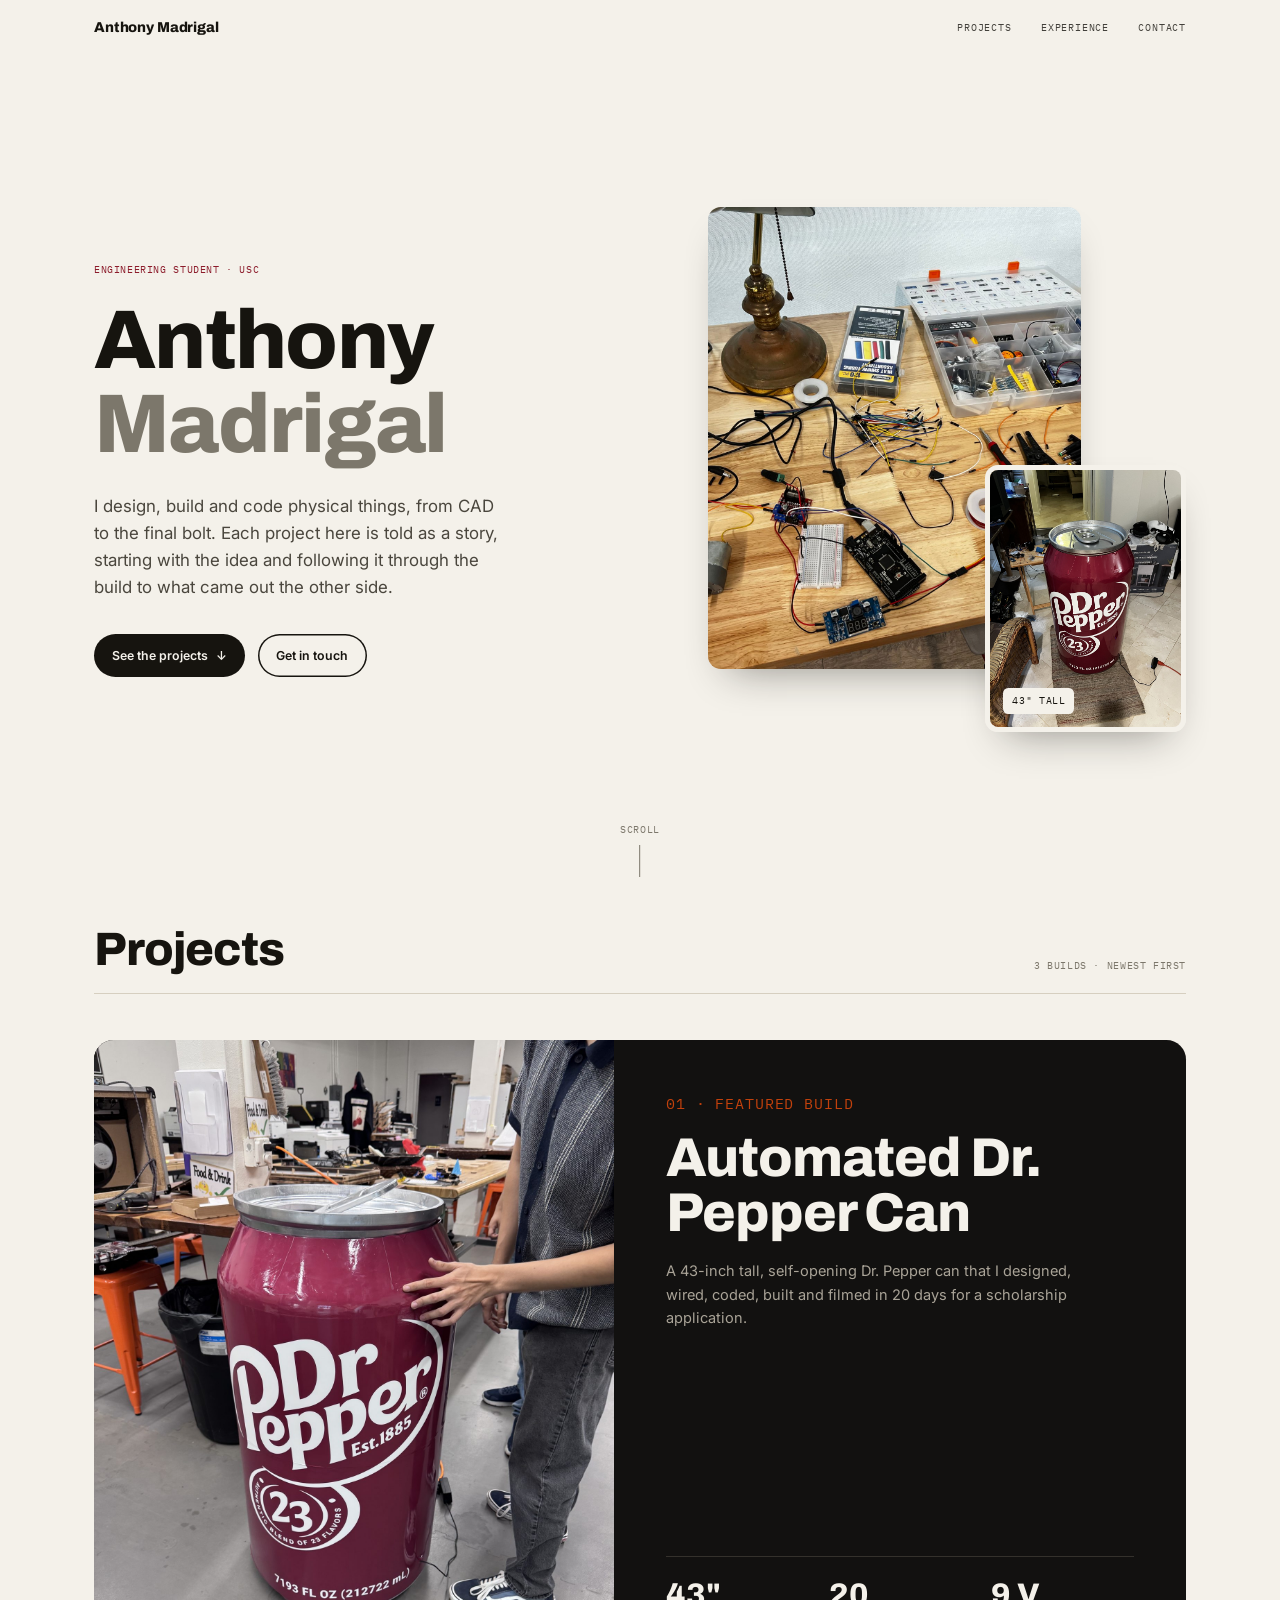
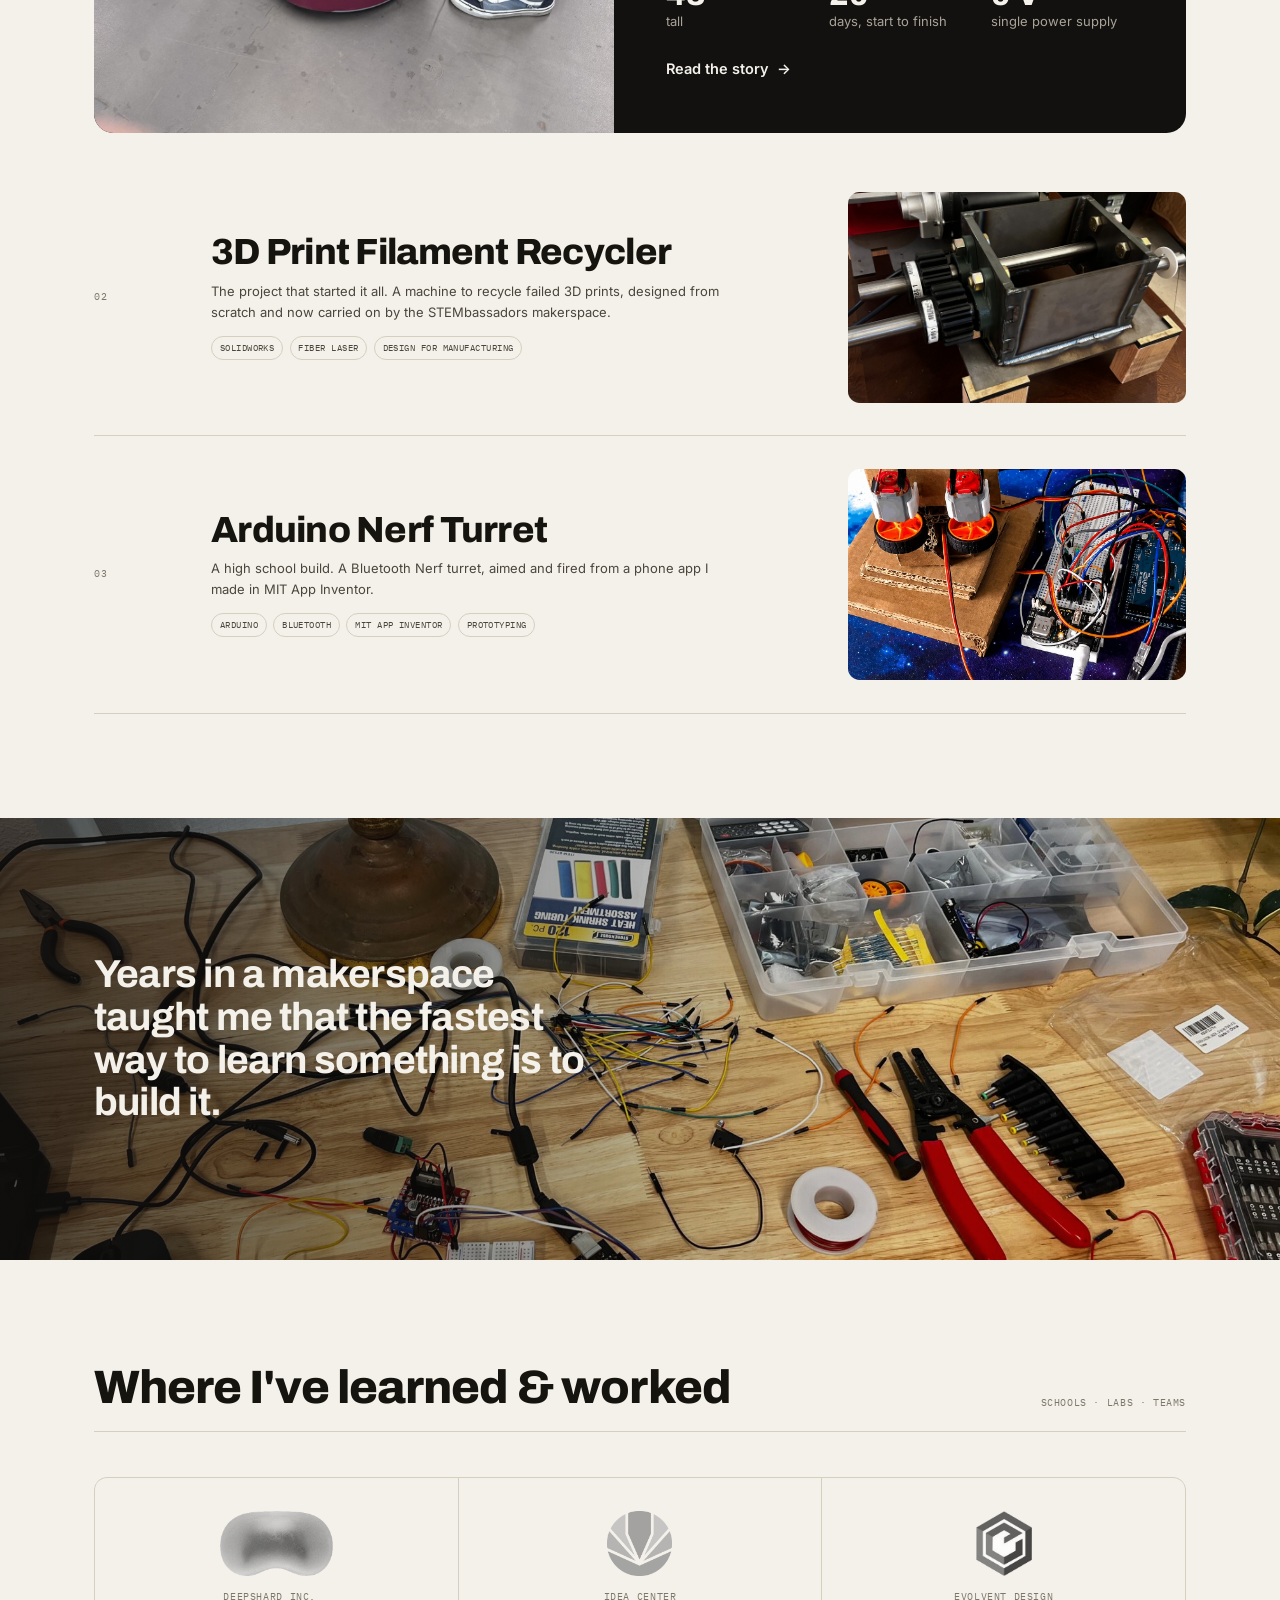
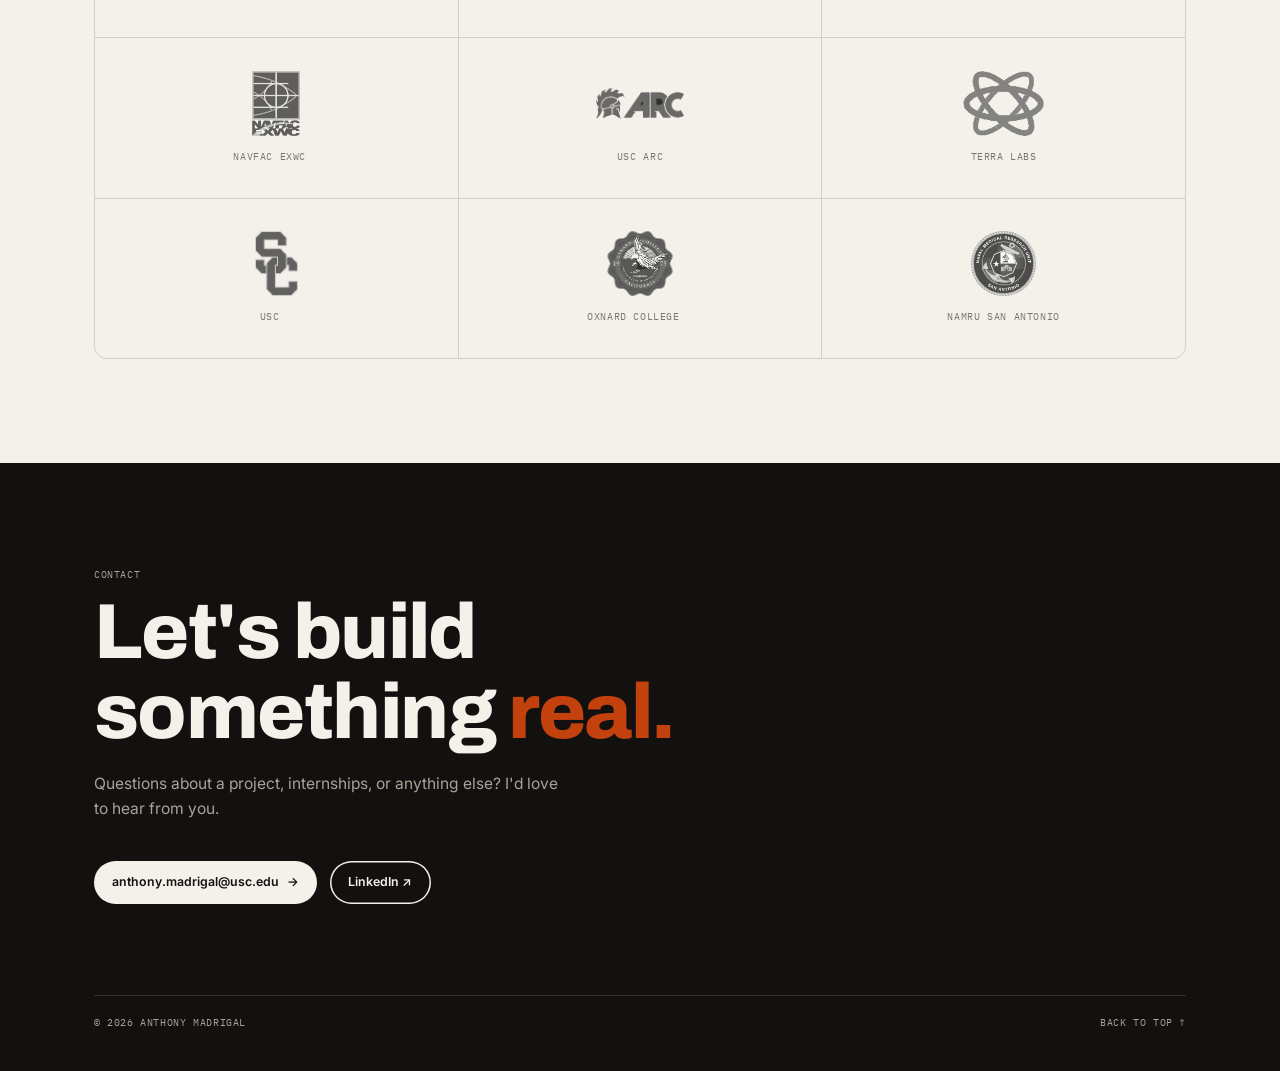
==== index.html @ ae879d81 "Clickable logos, clearer scroll cue and reading progress bar on project pages Co-Authored-By: Claude" ====
<!doctype html>
<html lang="en" class="no-js">
<head>
<meta charset="utf-8">
<meta name="viewport" content="width=device-width, initial-scale=1">
<title>Anthony Madrigal | Engineering Portfolio</title>
<meta name="description" content="Engineering student at USC. Projects in mechanical design, electronics and rapid prototyping.">
<meta property="og:title" content="Anthony Madrigal | Engineering Portfolio">
<meta property="og:description" content="Engineering student at USC. Projects in mechanical design, electronics and rapid prototyping.">
<link rel="icon" href="data:image/svg+xml,%3Csvg xmlns='http://www.w3.org/2000/svg' viewBox='0 0 64 64'%3E%3Crect width='64' height='64' rx='14' fill='%2316140f'/%3E%3Ctext x='32' y='43' font-family='Arial' font-weight='800' font-size='28' text-anchor='middle' fill='%23f4f1ea'%3EAM%3C/text%3E%3C/svg%3E">
<link rel="preconnect" href="https://fonts.googleapis.com">
<link rel="preconnect" href="https://fonts.gstatic.com" crossorigin>
<link href="https://fonts.googleapis.com/css2?family=Archivo:wght@500;700;800&family=IBM+Plex+Mono:wght@400;500&family=Inter:wght@400;500;600&display=swap" rel="stylesheet">
<link rel="stylesheet" href="css/style.css">
</head>
<body id="top">
<header class="site-header">
  <div class="wrap">
    <a class="brand" href="index.html">Anthony Madrigal</a>
    <nav class="nav" aria-label="Main">
      <a href="index.html#projects">Projects</a>
      <a href="index.html#experience">Experience</a>
      <a href="index.html#contact">Contact</a>
    </nav>
  </div>
</header>

<main>
  <section class="home-hero">
    <div class="wrap">
      <div>
        <p class="kicker mono reveal">Engineering student · USC</p>
        <h1 class="reveal">Anthony<span>Madrigal</span></h1>
        <p class="lede reveal">I design, build and code physical things, from CAD to the final bolt. Each project here is told as a story, starting with the idea and following it through the build to what came out the other side.</p>
        <div class="actions reveal">
          <a class="btn" href="#projects">See the projects <span class="arrow">↓</span></a>
          <a class="btn ghost" href="#contact">Get in touch</a>
        </div>
      </div>
      <div class="hero-stack reveal">
        <figure class="a"><img src="images/home/workbench.jpg" alt="Workbench covered in wires, Arduino boards and tools"></figure>
        <figure class="b"><img src="images/can/final.jpg" alt="The finished 43-inch Dr. Pepper can"><span class="tag mono">43" tall</span></figure>
      </div>
    </div>
    <div class="scroll-cue mono">Scroll</div>
  </section>

  <section class="section" id="projects" style="padding-top:2rem">
    <div class="wrap">
      <div class="section-head reveal">
        <h2>Projects</h2>
        <span class="mono">3 builds · newest first</span>
      </div>

      <a class="featured reveal" href="projects/dr-pepper-can.html">
        <div class="media"><img src="images/can/hero.jpg" alt="The finished Dr. Pepper can in the makerspace"></div>
        <div class="body">
          <div>
            <p class="label mono">01 · Featured build</p>
            <h3>Automated Dr. Pepper Can</h3>
            <p>A 43-inch tall, self-opening Dr. Pepper can that I designed, wired, coded, built and filmed in 20 days for a scholarship application.</p>
          </div>
          <div>
            <div class="stats">
              <div><b>43"</b><span>tall</span></div>
              <div><b>20</b><span>days, start to finish</span></div>
              <div><b>9 V</b><span>single power supply</span></div>
            </div>
            <p class="go" style="margin:2rem 0 0;color:var(--on-dark)">Read the story <span class="arrow">→</span></p>
          </div>
        </div>
      </a>

      <div style="margin-top:2rem">
      <a class="project-row reveal" href="projects/filament-recycler.html">
        <span class="num mono">02</span>
        <div>
          <h3>3D Print Filament Recycler</h3>
          <p>The project that started it all. A machine to recycle failed 3D prints, designed from scratch and now carried on by the STEMbassadors makerspace.</p>
          <div class="chip-list"><span class="chip">SolidWorks</span><span class="chip">Fiber laser</span><span class="chip">Design for manufacturing</span></div>
        </div>
        <div class="thumb"><img src="images/recycler/shredder-assembled.jpg" alt="3D Print Filament Recycler" loading="lazy"></div>
      </a>
      <a class="project-row reveal" href="projects/nerf-turret.html">
        <span class="num mono">03</span>
        <div>
          <h3>Arduino Nerf Turret</h3>
          <p>A high school build. A Bluetooth Nerf turret, aimed and fired from a phone app I made in MIT App Inventor.</p>
          <div class="chip-list"><span class="chip">Arduino</span><span class="chip">Bluetooth</span><span class="chip">MIT App Inventor</span><span class="chip">Prototyping</span></div>
        </div>
        <div class="thumb"><img src="images/turret/turret.jpg" alt="Arduino Nerf Turret" loading="lazy"></div>
      </a>
      </div>
    </div>
  </section>

  <section class="band" aria-label="Workbench">
    <img src="images/home/workbench.jpg" alt="" loading="lazy">
    <div class="wrap"><blockquote class="reveal">Years in a makerspace taught me that the fastest way to learn something is to build it.</blockquote></div>
  </section>

  <section class="section" id="experience">
    <div class="wrap">
      <div class="section-head reveal">
        <h2>Where I've learned &amp; worked</h2>
        <span class="mono">Schools · labs · teams</span>
      </div>
      <div class="logos reveal">
        <a class="logo-link" href="https://itsalltruffles.com" target="_blank" rel="noopener" aria-label="Deepshard Inc. website (opens in a new tab)"><figure><img src="images/logos/deepshard.png" alt="" loading="lazy"><figcaption class="mono">Deepshard Inc. <span class="ext" aria-hidden="true">↗</span></figcaption></figure></a>
        <figure><img src="images/logos/idea-center.png" alt="IDEA Center logo" loading="lazy"><figcaption class="mono">IDEA Center</figcaption></figure>
        <figure><img src="images/logos/evolvent-design.png" alt="Evolvent Design logo" loading="lazy"><figcaption class="mono">Evolvent Design</figcaption></figure>
        <a class="logo-link" href="https://www.navfac.navy.mil" target="_blank" rel="noopener" aria-label="NAVFAC EXWC website (opens in a new tab)"><figure><img src="images/logos/navfac-exwc.png" alt="" loading="lazy"><figcaption class="mono">NAVFAC EXWC <span class="ext" aria-hidden="true">↗</span></figcaption></figure></a>
        <figure><img src="images/logos/usc-arc.png" alt="USC ARC logo" loading="lazy"><figcaption class="mono">USC ARC</figcaption></figure>
        <figure><img src="images/logos/terra-labs.png" alt="Terra Labs logo" loading="lazy"><figcaption class="mono">Terra Labs</figcaption></figure>
        <a class="logo-link" href="https://www.usc.edu" target="_blank" rel="noopener" aria-label="USC website (opens in a new tab)"><figure><img src="images/logos/usc.png" alt="" loading="lazy"><figcaption class="mono">USC <span class="ext" aria-hidden="true">↗</span></figcaption></figure></a>
        <a class="logo-link" href="https://www.oxnardcollege.edu" target="_blank" rel="noopener" aria-label="Oxnard College website (opens in a new tab)"><figure><img src="images/logos/oxnard-college.png" alt="" loading="lazy"><figcaption class="mono">Oxnard College <span class="ext" aria-hidden="true">↗</span></figcaption></figure></a>
        <figure><img src="images/logos/namru-sa.png" alt="NAMRU San Antonio logo" loading="lazy"><figcaption class="mono">NAMRU San Antonio</figcaption></figure>
      </div>
    </div>
  </section>
</main>
<footer class="contact" id="contact">
  <div class="wrap">
    <p class="mono" style="color:var(--on-dark-2)">Contact</p>
    <h2 class="reveal">Let's build<br>something <em>real.</em></h2>
    <p class="lede reveal">Questions about a project, internships, or anything else? I'd love to hear from you.</p>
    <div class="links reveal">
      <a class="btn" href="mailto:anthony.madrigal@usc.edu">anthony.madrigal@usc.edu <span class="arrow">→</span></a>
      <a class="btn ghost" href="https://www.linkedin.com/in/madrigalanthony" target="_blank" rel="noopener">LinkedIn ↗</a>
    </div>
    <div class="foot mono">
      <span>© <span id="yr">2026</span> Anthony Madrigal</span>
      <a href="#top" style="text-decoration:none">Back to top ↑</a>
    </div>
  </div>
</footer>
<script>document.getElementById('yr').textContent = new Date().getFullYear();</script>
<script src="js/main.js"></script>
</body>
</html>
---- css/style.css ----
/* ==========================================================================
   Anthony Madrigal — portfolio
   Scaling: on screens wider than 900px the whole layout is sized in rem,
   and the root font-size is tied to the window width. A laptop therefore
   shows the same layout as a 27" monitor, just proportionally smaller.
   Phones get a stacked single-column layout instead.
   ========================================================================== */

:root {
  --paper: #f4f1ea;
  --paper-2: #ebe6db;
  --ink: #16140f;
  --ink-2: #4a463d;
  --ink-3: #7c776b;
  --line: #d6cfc0;
  --accent: #8c1c2b;      /* Dr Pepper maroon */
  --accent-2: #c2410c;    /* workshop orange */
  --dark: #121110;
  --dark-2: #1d1b18;
  --on-dark: #f4f1ea;
  --on-dark-2: #a9a397;

  --font-display: "Archivo", "Helvetica Neue", Arial, sans-serif;
  --font-body: "Inter", "Helvetica Neue", Arial, sans-serif;
  --font-mono: "IBM Plex Mono", ui-monospace, Menlo, monospace;

  --wrap: 92rem;
  --gutter: 4rem;
}

/* --- Proportional scaling ------------------------------------------------ */
/* 1920px wide -> 17.5px base; 1440px -> 14px; 2560px -> 23px. */
html { font-size: clamp(13px, calc(100vw / 110), 26px); }
@media (max-width: 900px) {
  html { font-size: 16px; }
  :root { --gutter: 1.25rem; }
}

*, *::before, *::after { box-sizing: border-box; }
html { scroll-behavior: smooth; -webkit-text-size-adjust: 100%; }
@media (prefers-reduced-motion: reduce) { html { scroll-behavior: auto; } }

body {
  margin: 0;
  background: var(--paper);
  color: var(--ink);
  font-family: var(--font-body);
  font-size: 1rem;
  line-height: 1.6;
  -webkit-font-smoothing: antialiased;
  overflow-x: hidden;
}
img { display: block; max-width: 100%; height: auto; }
a { color: inherit; }
h1, h2, h3 { font-family: var(--font-display); line-height: 1.02; margin: 0; letter-spacing: -0.02em; }
p { margin: 0 0 1em; }

.wrap { width: 100%; max-width: var(--wrap); margin: 0 auto; padding: 0 var(--gutter); }
.mono { font-family: var(--font-mono); font-size: 0.78rem; letter-spacing: 0.06em; text-transform: uppercase; }
.sr-only { position: absolute; width: 1px; height: 1px; overflow: hidden; clip: rect(0 0 0 0); }

/* --- Header ------------------------------------------------------------- */
.site-header {
  position: fixed; inset: 0 0 auto 0; z-index: 50;
  transition: background .3s, border-color .3s, color .3s;
  border-bottom: 1px solid transparent;
  color: var(--ink);
}
.site-header.on-dark { color: var(--on-dark); }
.site-header.scrolled {
  background: color-mix(in srgb, var(--paper) 88%, transparent);
  backdrop-filter: blur(10px); -webkit-backdrop-filter: blur(10px);
  border-color: var(--line); color: var(--ink);
}
.site-header .wrap { display: flex; align-items: center; justify-content: space-between; height: 4.25rem; }
.brand { font-family: var(--font-display); font-weight: 800; font-size: 1.1rem; text-decoration: none; letter-spacing: -0.01em; }
.nav { display: flex; gap: 2.25rem; }
.nav a { text-decoration: none; font-family: var(--font-mono); font-size: 0.78rem; letter-spacing: 0.08em; text-transform: uppercase; opacity: .8; }
.nav a:hover, .nav a[aria-current="page"] { opacity: 1; text-decoration: underline; text-underline-offset: .35em; }
@media (max-width: 900px) { .brand { font-size: .95rem; white-space: nowrap; } .nav { gap: .9rem; } .nav a { font-size: .66rem; letter-spacing: .05em; } }

/* --- Buttons ------------------------------------------------------------ */
.btn {
  display: inline-flex; align-items: center; gap: .6rem;
  padding: .9rem 1.4rem; border-radius: 999px;
  background: var(--ink); color: var(--paper);
  text-decoration: none; font-weight: 600; font-size: .95rem;
  transition: transform .2s, background .2s;
}
.btn:hover { transform: translateY(-2px); background: var(--accent); }
.btn.ghost { background: transparent; color: inherit; box-shadow: inset 0 0 0 1.5px currentColor; }
.btn.ghost:hover { background: var(--ink); color: var(--paper); }
.btn .arrow { transition: transform .2s; }
.btn:hover .arrow { transform: translateX(3px); }

/* --- Home hero ---------------------------------------------------------- */
.home-hero { min-height: 100vh; display: grid; align-items: center; padding: 7rem 0 4rem; position: relative; }
.home-hero .wrap { display: grid; grid-template-columns: 1.15fr 1fr; gap: 5rem; align-items: center; }
.home-hero .kicker { color: var(--accent); margin-bottom: 1.5rem; }
.home-hero h1 { font-size: 6.4rem; font-weight: 800; }
.home-hero h1 span { display: block; color: var(--ink-3); }
.home-hero .lede { font-size: 1.3rem; color: var(--ink-2); max-width: 32rem; margin: 2rem 0 2.5rem; }
.home-hero .actions { display: flex; gap: 1rem; flex-wrap: wrap; }
.hero-stack { position: relative; aspect-ratio: 4 / 4.4; }
.hero-stack figure { position: absolute; margin: 0; border-radius: 1rem; overflow: hidden; box-shadow: 0 1.5rem 3rem -1.5rem rgba(22,20,15,.45); }
.hero-stack img { width: 100%; height: 100%; object-fit: cover; }
.hero-stack .a { inset: 0 22% 12% 0; }
.hero-stack .b { width: 42%; aspect-ratio: 3/4; right: 0; bottom: 0; border: .4rem solid var(--paper); }
.hero-stack .tag {
  position: absolute; left: 1rem; bottom: 1rem; background: var(--paper); color: var(--ink);
  padding: .4rem .7rem; border-radius: .4rem;
}
.scroll-cue { position: absolute; left: 50%; bottom: 1.75rem; transform: translateX(-50%); color: var(--ink-3); display: flex; flex-direction: column; align-items: center; gap: .5rem; }
.scroll-cue::after { content: ""; width: 1px; height: 2.5rem; background: currentColor; animation: cue 2s infinite; transform-origin: top; }
@keyframes cue { 0% { transform: scaleY(0); } 50% { transform: scaleY(1); transform-origin: top; } 51% { transform-origin: bottom; } 100% { transform: scaleY(0); transform-origin: bottom; } }

/* --- Section headings --------------------------------------------------- */
.section { padding: 8rem 0; }
.section-head { display: flex; justify-content: space-between; align-items: end; gap: 2rem; margin-bottom: 3.5rem; border-bottom: 1px solid var(--line); padding-bottom: 1.5rem; }
.section-head h2 { font-size: 3.6rem; font-weight: 800; }
.section-head .mono { color: var(--ink-3); }

/* --- Featured project (home) -------------------------------------------- */
.featured {
  display: grid; grid-template-columns: 1fr 1.1fr; min-height: 44rem;
  background: var(--dark); color: var(--on-dark); border-radius: 1.5rem; overflow: hidden; text-decoration: none;
}
.featured .media { position: relative; overflow: hidden; }
.featured .media img { width: 100%; height: 100%; object-fit: cover; transition: transform .8s cubic-bezier(.2,.7,.2,1); }
.featured:hover .media img { transform: scale(1.04); }
.featured .body { padding: 4rem; display: flex; flex-direction: column; justify-content: space-between; gap: 2rem; }
.featured .label { color: var(--accent-2); }
.featured h3 { font-size: 4.2rem; font-weight: 800; margin: 1rem 0 1.5rem; }
.featured p { color: var(--on-dark-2); font-size: 1.12rem; max-width: 34rem; }
.stats { display: grid; grid-template-columns: repeat(3, 1fr); gap: 1.5rem; border-top: 1px solid #34312c; padding-top: 1.75rem; }
.stats b { display: block; font-family: var(--font-display); font-size: 2.4rem; font-weight: 800; line-height: 1; color: var(--on-dark); }
.stats span { color: var(--on-dark-2); }
.featured .go { display: inline-flex; gap: .6rem; align-items: center; font-weight: 600; }

/* --- Project list (home) ------------------------------------------------ */
.project-row {
  display: grid; grid-template-columns: 6rem 1fr 26rem; gap: 3rem; align-items: center;
  padding: 2.5rem 0; border-bottom: 1px solid var(--line); text-decoration: none;
}
.project-row .num { color: var(--ink-3); }
.project-row h3 { font-size: 2.8rem; font-weight: 800; transition: color .2s; }
.project-row p { color: var(--ink-2); margin: .75rem 0 0; max-width: 40rem; }
.project-row .thumb { aspect-ratio: 16/10; border-radius: .9rem; overflow: hidden; background: var(--paper-2); }
.project-row .thumb img { width: 100%; height: 100%; object-fit: cover; transition: transform .6s; }
.project-row:hover h3 { color: var(--accent); }
.project-row:hover .thumb img { transform: scale(1.05); }
.chip-list { display: flex; flex-wrap: wrap; gap: .5rem; margin-top: 1rem; }
.chip { font-family: var(--font-mono); font-size: .7rem; letter-spacing: .05em; text-transform: uppercase; padding: .3rem .6rem; border: 1px solid var(--line); border-radius: 999px; color: var(--ink-2); }

/* --- Workbench band ----------------------------------------------------- */
.band { position: relative; height: 34rem; overflow: hidden; }
.band img { position: absolute; inset: -10% 0; width: 100%; height: 120%; object-fit: cover; will-change: transform; }
.band::after { content: ""; position: absolute; inset: 0; background: linear-gradient(90deg, rgba(18,17,16,.75), rgba(18,17,16,.1) 70%); }
.band .wrap { position: relative; z-index: 1; height: 100%; display: flex; align-items: center; color: var(--on-dark); }
.band blockquote { margin: 0; font-family: var(--font-display); font-size: 3rem; font-weight: 700; line-height: 1.1; max-width: 40rem; letter-spacing: -.02em; }

/* --- Logos -------------------------------------------------------------- */
.logos { display: grid; grid-template-columns: repeat(3, 1fr); gap: 1px; background: var(--line); border: 1px solid var(--line); border-radius: 1rem; overflow: hidden; }
.logos figure { margin: 0; background: var(--paper); display: flex; flex-direction: column; align-items: center; justify-content: center; gap: 1rem; padding: 2.5rem 1rem; }
.logos img { height: 5rem; width: auto; object-fit: contain; filter: grayscale(1); opacity: .8; transition: filter .3s, opacity .3s; }
.logos figure:hover img { filter: none; opacity: 1; }
.logos figcaption { color: var(--ink-3); text-align: center; }
.logos .wordmark { height: 5rem; display: flex; align-items: center; font-family: var(--font-display); font-weight: 800; font-size: 2.2rem; letter-spacing: -0.03em; color: var(--ink-2); transition: color .3s; }
.logos figure:hover .wordmark { color: var(--ink); }

/* --- Contact / footer --------------------------------------------------- */
.contact { background: var(--dark); color: var(--on-dark); padding: 8rem 0 3rem; }
.contact h2 { font-size: 6rem; font-weight: 800; }
.contact h2 em { font-style: normal; color: var(--accent-2); }
.contact .lede { color: var(--on-dark-2); font-size: 1.2rem; max-width: 36rem; margin: 1.5rem 0 3rem; }
.contact .links { display: flex; flex-wrap: wrap; gap: 1rem; }
.contact .btn { background: var(--on-dark); color: var(--dark); }
.contact .btn:hover { background: var(--accent-2); color: var(--on-dark); }
.contact .btn.ghost { background: transparent; color: var(--on-dark); }
.contact .btn.ghost:hover { background: var(--on-dark); color: var(--dark); }
.foot { display: flex; justify-content: space-between; margin-top: 7rem; padding-top: 1.5rem; border-top: 1px solid #34312c; color: var(--on-dark-2); }

/* ==========================================================================
   Project "story" pages
   ========================================================================== */
.p-hero { min-height: 100vh; background: var(--dark); color: var(--on-dark); display: grid; position: relative; overflow: hidden; }
.p-hero .wrap { display: grid; grid-template-columns: 1fr 1fr; gap: 4rem; align-items: center; padding-top: 6rem; padding-bottom: 5rem; }
.p-hero .crumbs { color: var(--on-dark-2); margin-bottom: 2rem; }
.p-hero .crumbs a { text-decoration: none; }
.p-hero .crumbs a:hover { color: var(--on-dark); }
.p-hero h1 { font-size: 6rem; font-weight: 800; }
.p-hero .lede { color: var(--on-dark-2); font-size: 1.25rem; margin: 2rem 0 2.75rem; max-width: 32rem; }
.p-hero .stats { max-width: 34rem; }
.p-hero .media { position: relative; height: 82vh; max-height: 56rem; border-radius: 1.25rem; overflow: hidden; }
.p-hero .media img { width: 100%; height: 100%; object-fit: cover; }
.p-hero .scroll-cue { color: var(--on-dark-2); }

/* Story layout: sticky chapter rail + content */
.story { display: grid; grid-template-columns: 14rem 1fr; gap: 4rem; padding-top: 7rem; padding-bottom: 4rem; }
.rail { position: sticky; top: 7rem; align-self: start; }
.rail ol { list-style: none; margin: 0; padding: 0; position: relative; }
.rail ol::before { content: ""; position: absolute; left: .3rem; top: .5rem; bottom: .5rem; width: 1px; background: var(--line); }
.rail .progress { position: absolute; left: .3rem; top: .5rem; width: 1px; background: var(--accent); height: 0; transition: height .15s linear; }
.rail li { position: relative; padding: 0 0 1.35rem 1.75rem; }
.rail li::before { content: ""; position: absolute; left: 0; top: .45rem; width: .65rem; height: .65rem; border-radius: 50%; background: var(--paper); border: 1.5px solid var(--line); transition: all .25s; }
.rail li.done::before { background: var(--accent); border-color: var(--accent); }
.rail li.active::before { background: var(--paper); border-color: var(--accent); box-shadow: 0 0 0 .25rem color-mix(in srgb, var(--accent) 18%, transparent); }
.rail a { text-decoration: none; color: var(--ink-3); font-size: .9rem; display: block; line-height: 1.35; transition: color .2s; }
.rail a small { display: block; font-family: var(--font-mono); font-size: .66rem; letter-spacing: .08em; }
.rail li.active a, .rail a:hover { color: var(--ink); }

.chapter { padding-bottom: 7rem; scroll-margin-top: 6rem; }
.chapter + .chapter { border-top: 1px solid var(--line); padding-top: 5rem; }
.chapter .eyebrow { color: var(--accent); margin-bottom: 1rem; }
.chapter h2 { font-size: 3.8rem; font-weight: 800; margin-bottom: 2rem; }
.chapter .text { max-width: 46rem; font-size: 1.14rem; color: var(--ink-2); }
.chapter .text strong { color: var(--ink); }
.chapter .text.big { font-size: 1.6rem; line-height: 1.45; color: var(--ink); font-family: var(--font-display); font-weight: 500; letter-spacing: -.01em; max-width: 52rem; }

.split { display: grid; grid-template-columns: 1fr 1fr; gap: 4rem; align-items: start; }
.split .sticky { position: sticky; top: 7rem; }

/* How-it-works steps */
.steps { list-style: none; margin: 0; padding: 0; counter-reset: s; }
.steps li { counter-increment: s; display: grid; grid-template-columns: 3.5rem 1fr; gap: 1.25rem; padding: 1.5rem 0; border-top: 1px solid var(--line); color: var(--ink-2); }
.steps li:last-child { border-bottom: 1px solid var(--line); }
.steps li::before { content: counter(s, decimal-leading-zero); font-family: var(--font-mono); font-size: .85rem; color: var(--accent); padding-top: .2rem; }
.steps b { display: block; color: var(--ink); font-family: var(--font-display); font-size: 1.25rem; margin-bottom: .3rem; }

/* Bill of materials */
.bom { display: grid; grid-template-columns: repeat(3, 1fr); gap: 1px; background: var(--line); border: 1px solid var(--line); border-radius: .9rem; overflow: hidden; margin: 2.5rem 0 0; }
.bom div { background: var(--paper); padding: 1.1rem 1.25rem; }
.bom b { display: block; font-family: var(--font-display); font-size: 1.05rem; }
.bom span { color: var(--ink-3); font-size: .85rem; }

/* Justified galleries: each figure grows by its aspect ratio (--r) */
.gallery { display: flex; flex-wrap: wrap; gap: 1rem; margin-top: 3rem; }
/* Invisible filler so a lone photo on the last row doesn't stretch full width */
.gallery::after { content: ""; flex: 140 1 0; min-width: 0; }
.gallery.single::after { display: none; }
.gallery figure { margin: 0; flex: calc(var(--r) * 100) 1 calc(var(--r) * 15rem); max-width: 100%; position: relative; border-radius: .8rem; overflow: hidden; background: var(--paper-2); cursor: zoom-in; }
.gallery figure img { width: 100%; height: 100%; object-fit: cover; aspect-ratio: var(--r); transition: transform .5s; }
.gallery figure:hover img { transform: scale(1.03); }
.gallery figcaption { position: absolute; left: .6rem; bottom: .6rem; background: rgba(18,17,16,.78); color: var(--on-dark); padding: .3rem .55rem; border-radius: .35rem; font-size: .75rem; opacity: 0; transform: translateY(.3rem); transition: all .25s; }
.gallery figure:hover figcaption, .gallery figure:focus-visible figcaption { opacity: 1; transform: none; }
.gallery.cad figure { background: #fff; }
.gallery.cad figure img { object-fit: contain; }
.gallery-label { margin-top: 3.5rem; color: var(--ink-3); display: flex; align-items: center; gap: 1rem; }
.gallery-label::after { content: ""; flex: 1; height: 1px; background: var(--line); }
.gallery-label + .gallery { margin-top: 1.25rem; }

/* Video */
.video { position: relative; aspect-ratio: 16/9; border-radius: 1rem; overflow: hidden; background: #000; margin-top: 2.5rem; }
.video iframe, .video button, .video video { position: absolute; inset: 0; width: 100%; height: 100%; border: 0; }
.video button { cursor: pointer; padding: 0; background: #000; }
.video button img { width: 100%; height: 100%; object-fit: cover; opacity: .8; transition: opacity .3s; }
.video button:hover img { opacity: 1; }
.video .play { position: absolute; left: 50%; top: 50%; transform: translate(-50%,-50%); width: 6rem; height: 6rem; border-radius: 50%; background: var(--paper); display: grid; place-items: center; transition: transform .25s; }
.video button:hover .play { transform: translate(-50%,-50%) scale(1.08); }
.video .play::before { content: ""; border-style: solid; border-width: 1.1rem 0 1.1rem 1.8rem; border-color: transparent transparent transparent var(--ink); margin-left: .4rem; }

/* Finale */
.finale { position: relative; border-radius: 1.5rem; overflow: hidden; background: var(--dark); color: var(--on-dark); display: grid; grid-template-columns: 1fr 1fr; min-height: 44rem; }
.finale img { width: 100%; height: 100%; object-fit: cover; }
.finale .body { padding: 4rem; display: flex; flex-direction: column; justify-content: center; }
.finale h2 { font-size: 3.6rem; font-weight: 800; margin: 1rem 0 1.5rem; }
.finale p { color: var(--on-dark-2); font-size: 1.12rem; }

/* Placeholder note for unwritten sections */
.todo { border: 1.5px dashed var(--accent-2); color: var(--ink-2); border-radius: .8rem; padding: 1.25rem 1.5rem; max-width: 46rem; background: color-mix(in srgb, var(--accent-2) 6%, transparent); }
.todo b { color: var(--accent-2); }

/* Next project */
.next { display: grid; grid-template-columns: 1fr auto; align-items: center; gap: 2rem; padding: 4rem 0; border-top: 1px solid var(--line); text-decoration: none; }
.next h3 { font-size: 4rem; font-weight: 800; transition: color .2s; }
.next .mono { color: var(--ink-3); margin-bottom: .75rem; }
.next .circle { width: 6rem; height: 6rem; border-radius: 50%; border: 1.5px solid var(--ink); display: grid; place-items: center; font-size: 2rem; transition: all .25s; }
.next:hover h3 { color: var(--accent); }
.next:hover .circle { background: var(--ink); color: var(--paper); transform: translateX(.5rem); }

/* Lightbox */
.lightbox { position: fixed; inset: 0; z-index: 100; background: rgba(12,11,10,.94); display: none; align-items: center; justify-content: center; padding: 3rem; }
.lightbox.open { display: flex; }
.lightbox img { max-width: 100%; max-height: 100%; border-radius: .5rem; }
.lightbox button { position: absolute; background: none; border: 0; color: var(--on-dark); font-size: 2rem; cursor: pointer; padding: 1rem; line-height: 1; }
.lightbox .close { top: 1rem; right: 1.25rem; }
.lightbox .prev { left: 1rem; top: 50%; transform: translateY(-50%); }
.lightbox .nextb { right: 1rem; top: 50%; transform: translateY(-50%); }
.lightbox .cap { position: absolute; bottom: 1.25rem; left: 0; right: 0; text-align: center; color: var(--on-dark-2); }

/* Reveal on scroll */
.reveal { opacity: 0; transform: translateY(1.5rem); transition: opacity .8s cubic-bezier(.2,.7,.2,1), transform .8s cubic-bezier(.2,.7,.2,1); }
.reveal.in { opacity: 1; transform: none; }
.no-js .reveal { opacity: 1; transform: none; }
@media (prefers-reduced-motion: reduce) {
  .reveal { opacity: 1; transform: none; transition: none; }
  .scroll-cue::after { animation: none; }
}

/* ==========================================================================
   Phone / small tablet layout
   ========================================================================== */
@media (max-width: 900px) {
  .home-hero { min-height: auto; padding: 6rem 0 3rem; }
  .home-hero .wrap, .p-hero .wrap { grid-template-columns: 1fr; gap: 2.5rem; }
  .home-hero h1 { font-size: 3.4rem; }
  .home-hero .lede { font-size: 1.1rem; margin: 1.25rem 0 1.75rem; }
  .scroll-cue { display: none; }
  .section { padding: 4.5rem 0; }
  .section-head { flex-direction: column; align-items: start; gap: .5rem; margin-bottom: 2rem; }
  .section-head h2 { font-size: 2.3rem; }
  .featured { grid-template-columns: 1fr; min-height: 0; }
  .featured .media { aspect-ratio: 4/3; }
  .featured .body { padding: 1.75rem; }
  .featured h3 { font-size: 2.3rem; }
  .stats b { font-size: 1.6rem; }
  .stats { gap: 1rem; }
  .project-row { grid-template-columns: 1fr; gap: 1rem; padding: 2rem 0; }
  .project-row .thumb { order: -1; }
  .project-row h3 { font-size: 1.9rem; }
  .band { height: 22rem; }
  .band blockquote { font-size: 1.8rem; }
  .logos { grid-template-columns: repeat(3, 1fr); }
  .logos figure { padding: 1.5rem .5rem; gap: .6rem; }
  .logos img, .logos .wordmark { height: 3rem; }
  .logos .wordmark { font-size: 1.3rem; }
  .logos figcaption { font-size: .6rem; }
  .contact { padding: 5rem 0 2rem; }
  .contact h2 { font-size: 3.2rem; }
  .foot { flex-direction: column; gap: .5rem; margin-top: 4rem; }

  .p-hero { min-height: auto; }
  .p-hero .wrap { padding-top: 5.5rem; padding-bottom: 3rem; }
  .p-hero h1 { font-size: 3rem; }
  .p-hero .lede { font-size: 1.1rem; margin: 1.25rem 0 1.75rem; }
  .p-hero .media { height: auto; aspect-ratio: 3/4; }
  .story { grid-template-columns: 1fr; padding-top: 3.5rem; gap: 0; }
  .rail { display: none; }
  .chapter { padding-bottom: 4rem; }
  .chapter + .chapter { padding-top: 3.5rem; }
  .chapter h2 { font-size: 2.3rem; margin-bottom: 1.25rem; }
  .chapter .text { font-size: 1.02rem; }
  .chapter .text.big { font-size: 1.25rem; }
  .split { grid-template-columns: 1fr; gap: 2rem; }
  .split .sticky { position: static; }
  .bom { grid-template-columns: 1fr 1fr; }
  .gallery { gap: .6rem; margin-top: 2rem; }
  .gallery figure { flex-basis: calc(var(--r) * 7rem); }
  .finale { grid-template-columns: 1fr; min-height: 0; }
  .finale .body { padding: 1.75rem; }
  .finale h2 { font-size: 2.2rem; }
  .next h3 { font-size: 2.2rem; }
  .next .circle { width: 3.5rem; height: 3.5rem; font-size: 1.3rem; }
  .lightbox { padding: 3.5rem .5rem; }
}

/* When JavaScript lays the gallery out, it sets each photo's exact width */
.gallery.js::after { display: none; }
.gallery.js figure { flex: none; max-width: none; }

/* --- Clickable logos ----------------------------------------------------- */
.logos .logo-link { display: block; background: var(--paper); text-decoration: none; color: inherit; }
.logos .logo-link figure { height: 100%; transition: background .25s; }
.logos .logo-link:hover figure, .logos .logo-link:focus-visible figure { background: var(--paper-2); }
.logos .logo-link:hover img { filter: none; opacity: 1; }
.logos .logo-link:hover .wordmark { color: var(--ink); }
.logos .logo-link:hover figcaption { color: var(--ink); }
.logos .ext { display: inline-block; opacity: 0; transform: translate(-.2rem, .2rem); transition: opacity .25s, transform .25s; }
.logos .logo-link:hover .ext, .logos .logo-link:focus-visible .ext { opacity: 1; transform: none; }
@media (hover: none) { .logos .ext { opacity: .7; transform: none; } }

/* --- "Scroll to read the story" cue on project pages --------------------- */
.p-hero { min-height: 94vh; }
.story-cue {
  position: absolute; left: 50%; bottom: 2rem; transform: translateX(-50%); z-index: 2;
  display: inline-flex; align-items: center; gap: .9rem;
  padding: .85rem .85rem .85rem 1.5rem; border-radius: 999px;
  background: var(--on-dark); color: var(--dark); text-decoration: none;
  font-weight: 600; font-size: 1rem; box-shadow: 0 1rem 2.5rem -1rem rgba(0,0,0,.6);
  transition: background .2s, color .2s;
}
.story-cue .chev {
  width: 2.2rem; height: 2.2rem; border-radius: 50%; display: grid; place-items: center;
  background: var(--accent); color: var(--on-dark); font-size: 1.1rem;
  animation: bob 1.6s ease-in-out infinite;
}
.story-cue:hover { background: var(--accent-2); color: var(--on-dark); }
.story-cue:hover .chev { background: var(--dark); }
@keyframes bob { 0%, 100% { transform: translateY(-.15rem); } 50% { transform: translateY(.3rem); } }

/* Thin reading-progress bar along the top of project pages */
.read-progress { position: fixed; top: 0; left: 0; height: 3px; width: 100%; z-index: 60; background: var(--accent-2); transform-origin: 0 50%; transform: scaleX(0); }

@media (prefers-reduced-motion: reduce) { .story-cue .chev { animation: none; } }
@media (max-width: 900px) {
  .p-hero { min-height: auto; }
  .p-hero .wrap { padding-bottom: 6.5rem; }
  /* On phones the hero is taller than the screen, so pin the cue to the bottom of the screen */
  .story-cue { position: fixed; bottom: 1.25rem; font-size: .95rem; white-space: nowrap; transition: opacity .3s, transform .3s, background .2s; }
  .story-cue.gone { opacity: 0; transform: translate(-50%, 1rem); pointer-events: none; }
}
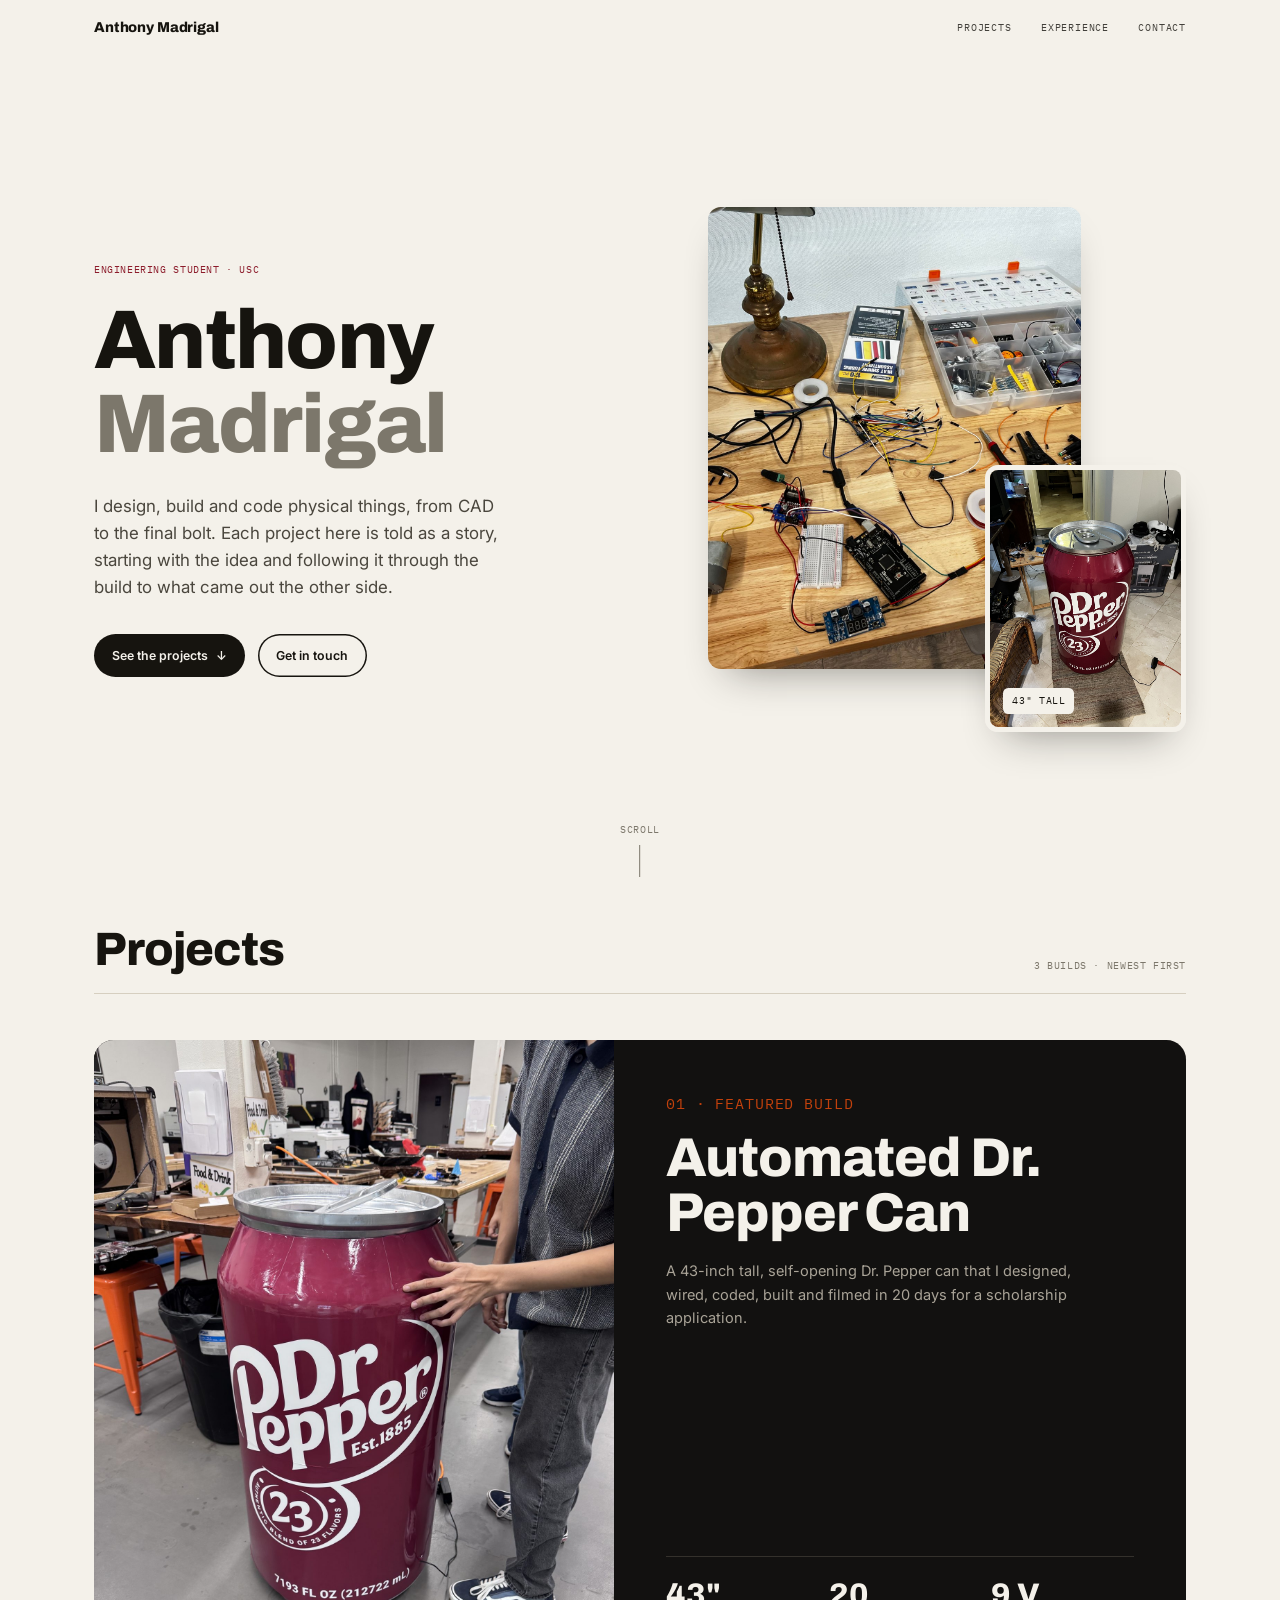
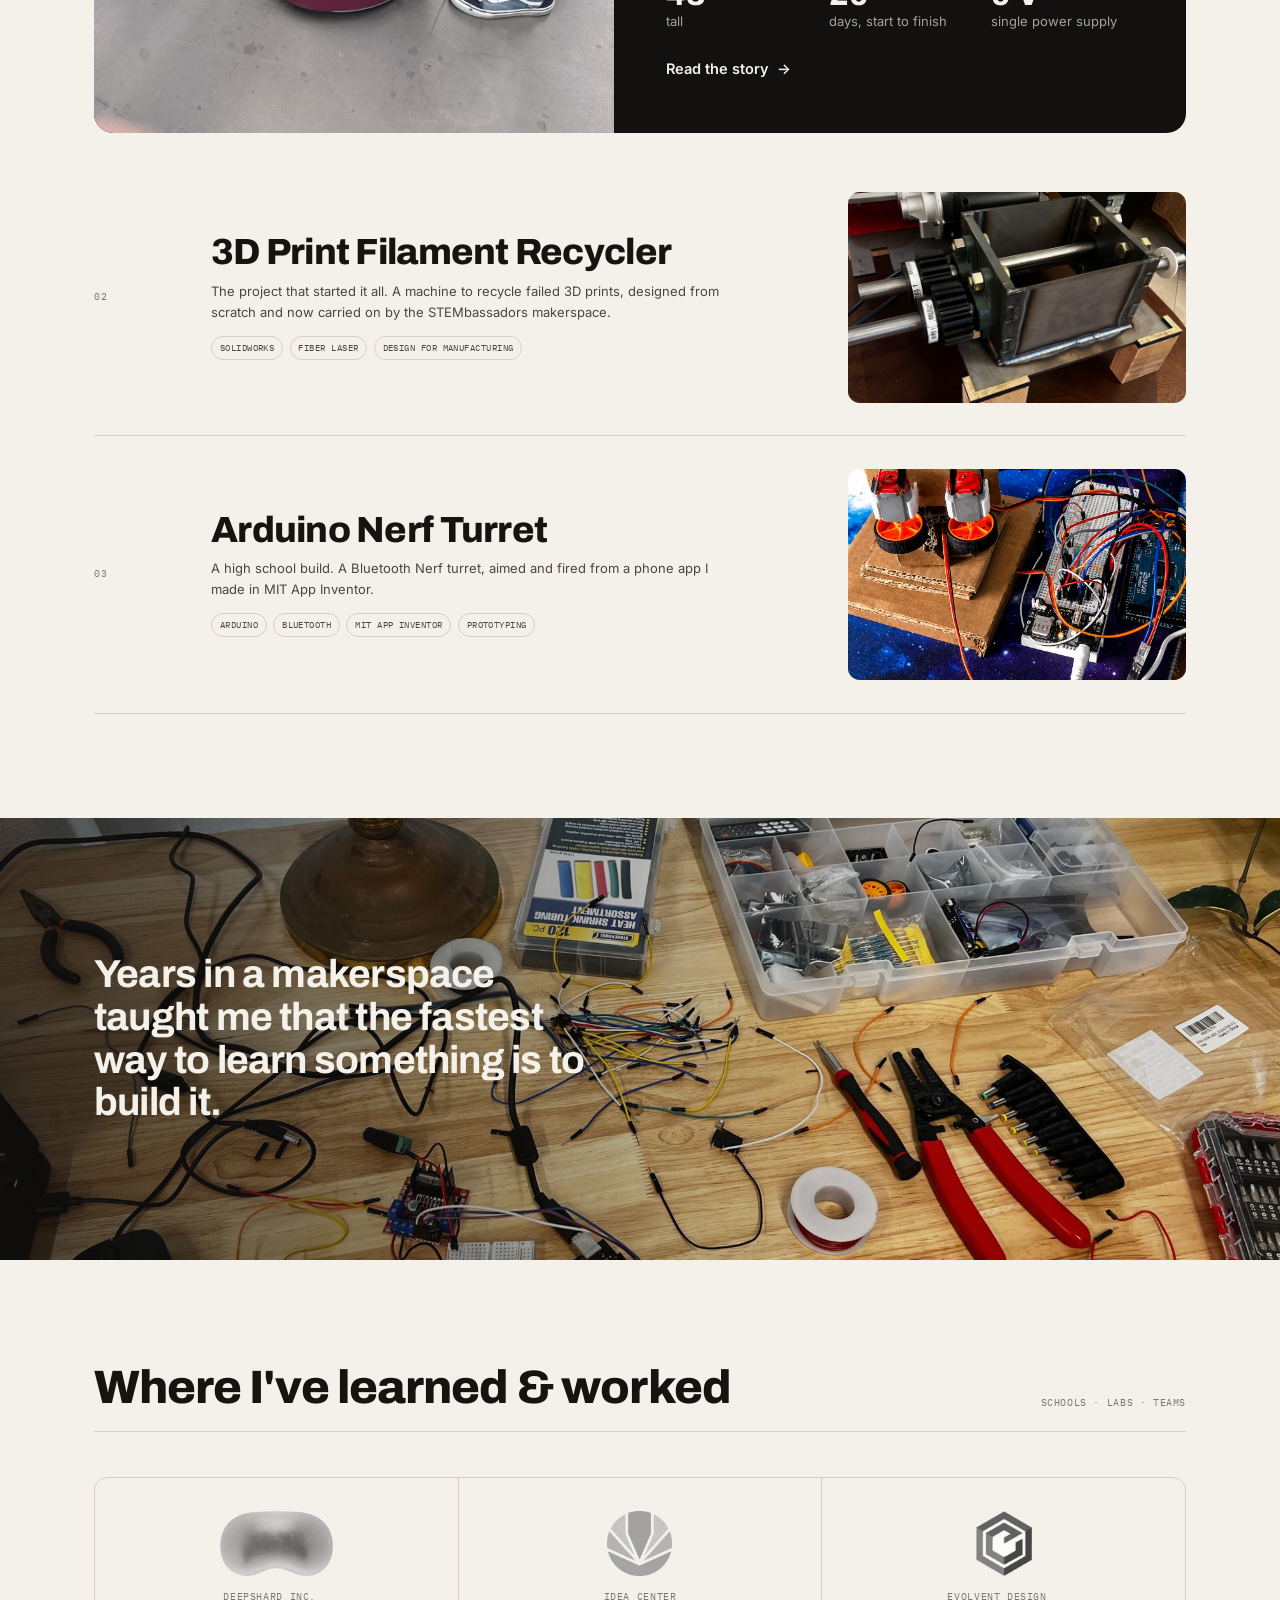
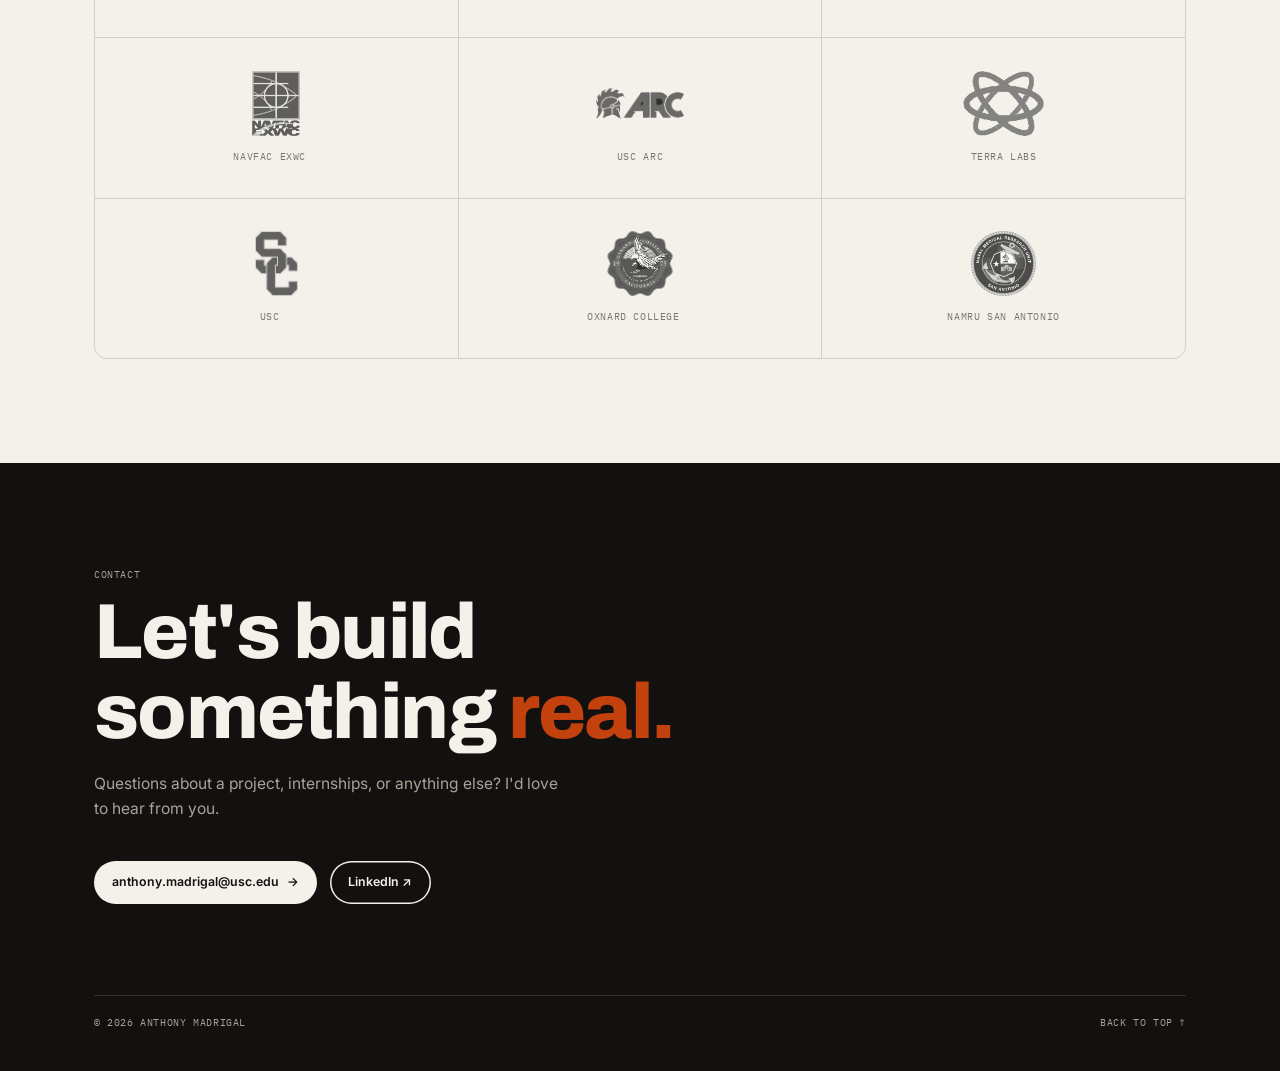
==== commit 60fedd70: "Link Evolvent Design and NAVFAC EXWC logos Co-Authored-By: Claude Opus 5.5 <noreply@anthropic.com> C" ====
--- a/index.html
+++ b/index.html
@@ -108,8 +108,8 @@
       <div class="logos reveal">
         <a class="logo-link" href="https://itsalltruffles.com" target="_blank" rel="noopener" aria-label="Deepshard Inc. website (opens in a new tab)"><figure><img src="images/logos/deepshard.png" alt="" loading="lazy"><figcaption class="mono">Deepshard Inc. <span class="ext" aria-hidden="true">↗</span></figcaption></figure></a>
         <figure><img src="images/logos/idea-center.png" alt="IDEA Center logo" loading="lazy"><figcaption class="mono">IDEA Center</figcaption></figure>
-        <figure><img src="images/logos/evolvent-design.png" alt="Evolvent Design logo" loading="lazy"><figcaption class="mono">Evolvent Design</figcaption></figure>
-        <a class="logo-link" href="https://www.navfac.navy.mil" target="_blank" rel="noopener" aria-label="NAVFAC EXWC website (opens in a new tab)"><figure><img src="images/logos/navfac-exwc.png" alt="" loading="lazy"><figcaption class="mono">NAVFAC EXWC <span class="ext" aria-hidden="true">↗</span></figcaption></figure></a>
+        <a class="logo-link" href="https://evolventdesign.com" target="_blank" rel="noopener" aria-label="Evolvent Design website (opens in a new tab)"><figure><img src="images/logos/evolvent-design.png" alt="" loading="lazy"><figcaption class="mono">Evolvent Design <span class="ext" aria-hidden="true">↗</span></figcaption></figure></a>
+        <a class="logo-link" href="https://exwc.navfac.navy.mil" target="_blank" rel="noopener" aria-label="NAVFAC EXWC website (opens in a new tab)"><figure><img src="images/logos/navfac-exwc.png" alt="" loading="lazy"><figcaption class="mono">NAVFAC EXWC <span class="ext" aria-hidden="true">↗</span></figcaption></figure></a>
         <figure><img src="images/logos/usc-arc.png" alt="USC ARC logo" loading="lazy"><figcaption class="mono">USC ARC</figcaption></figure>
         <figure><img src="images/logos/terra-labs.png" alt="Terra Labs logo" loading="lazy"><figcaption class="mono">Terra Labs</figcaption></figure>
         <a class="logo-link" href="https://www.usc.edu" target="_blank" rel="noopener" aria-label="USC website (opens in a new tab)"><figure><img src="images/logos/usc.png" alt="" loading="lazy"><figcaption class="mono">USC <span class="ext" aria-hidden="true">↗</span></figcaption></figure></a>
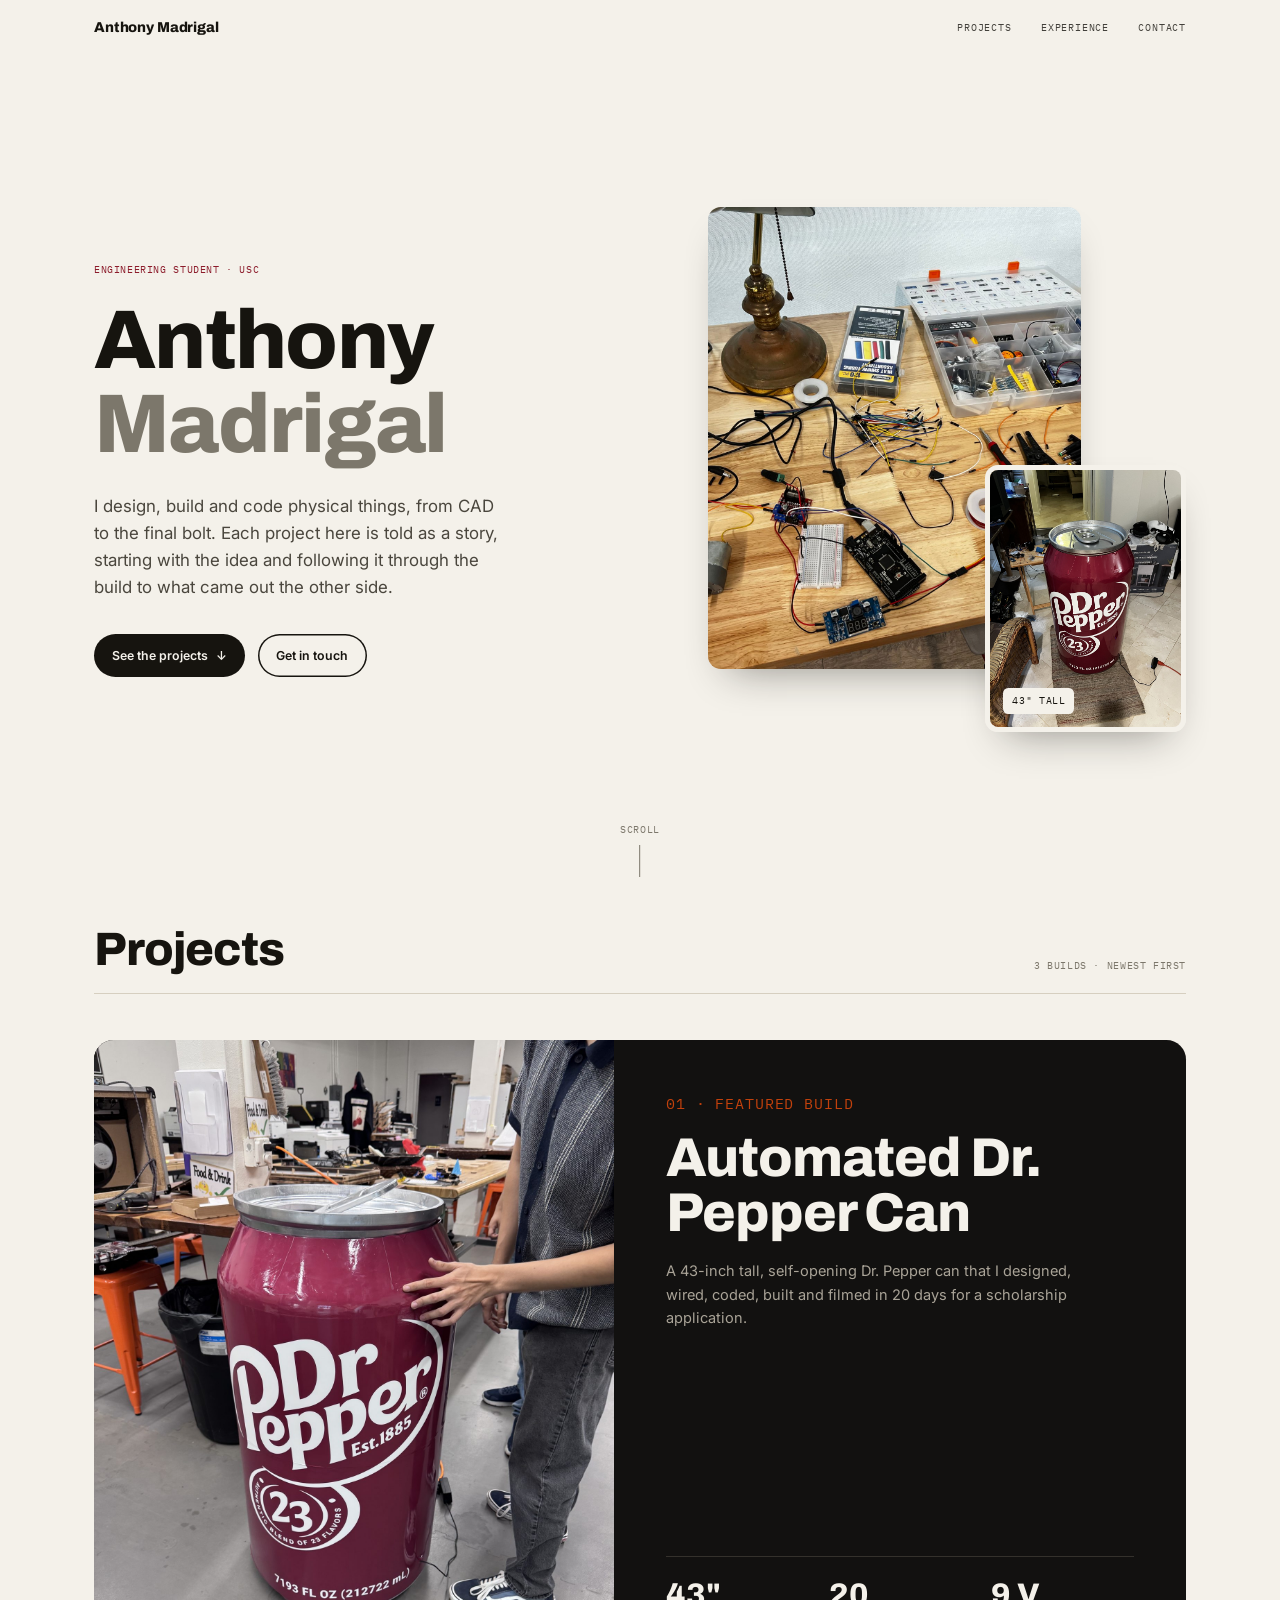
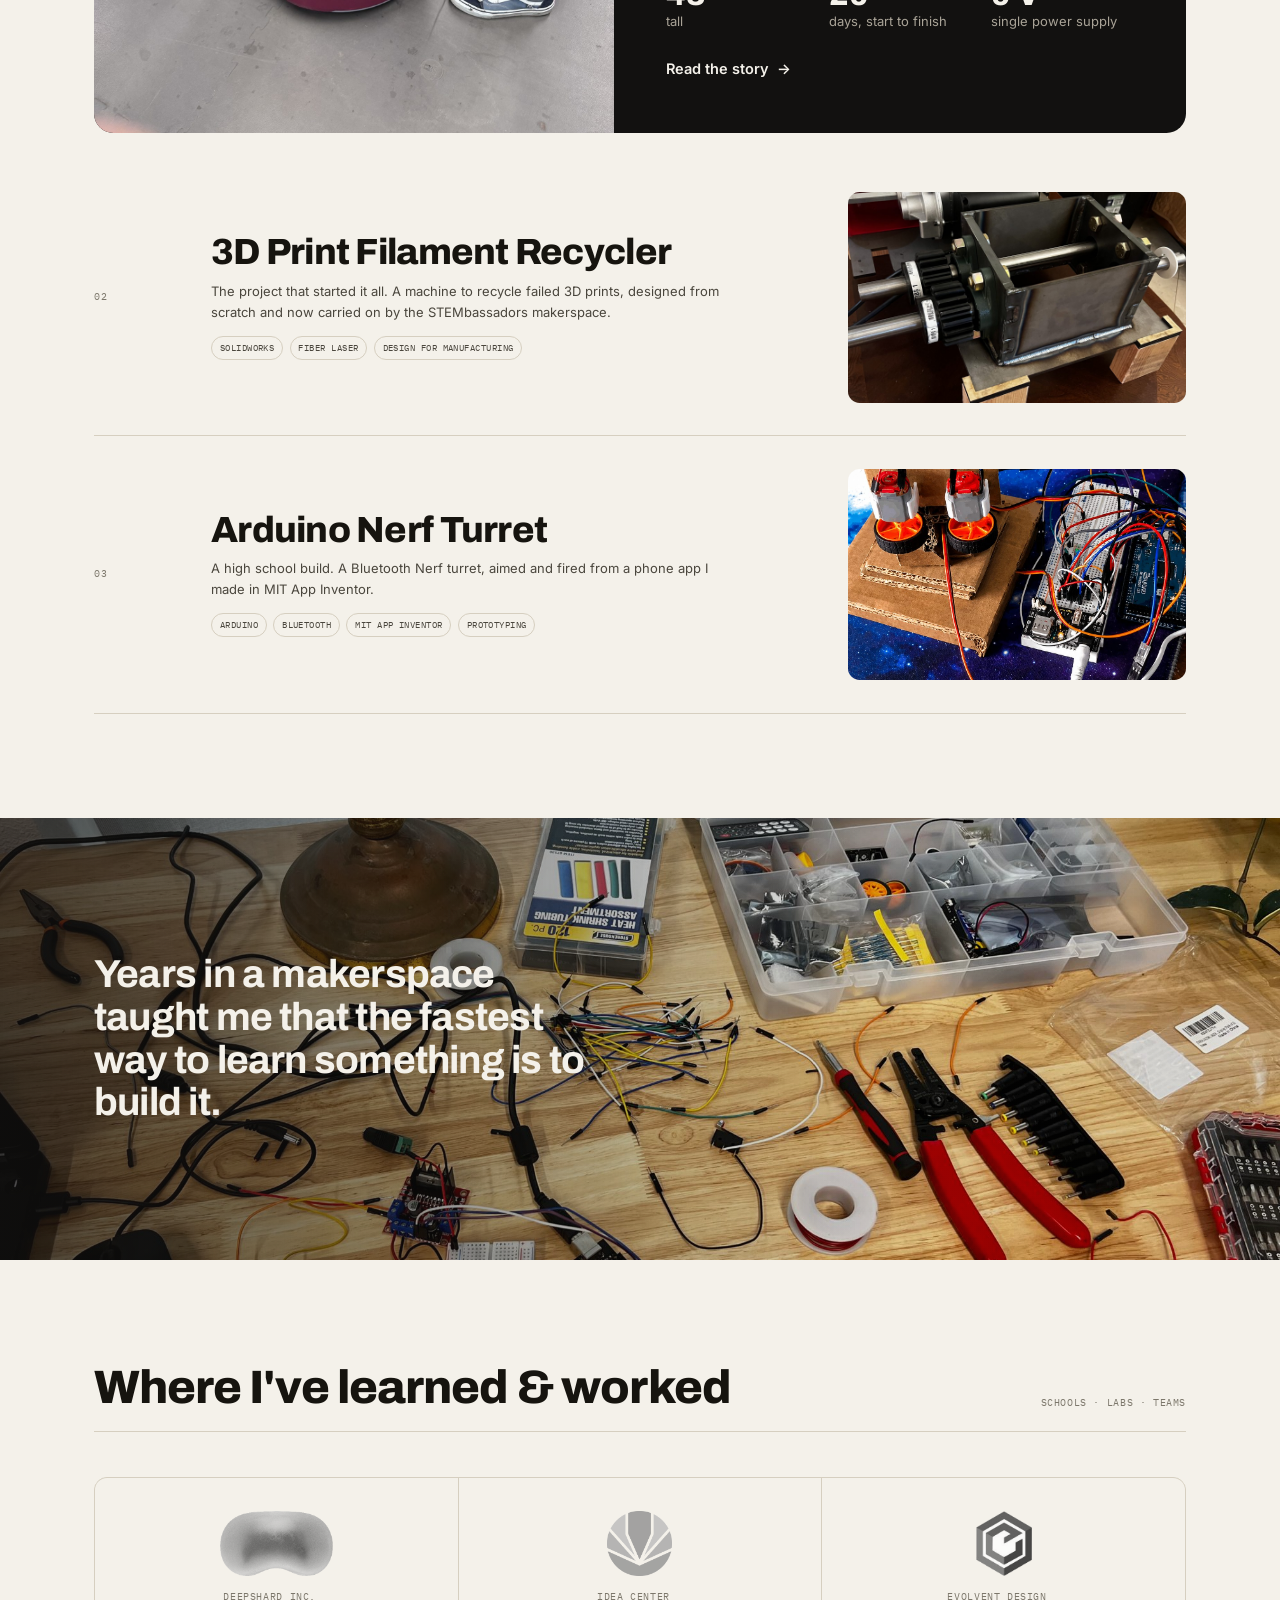
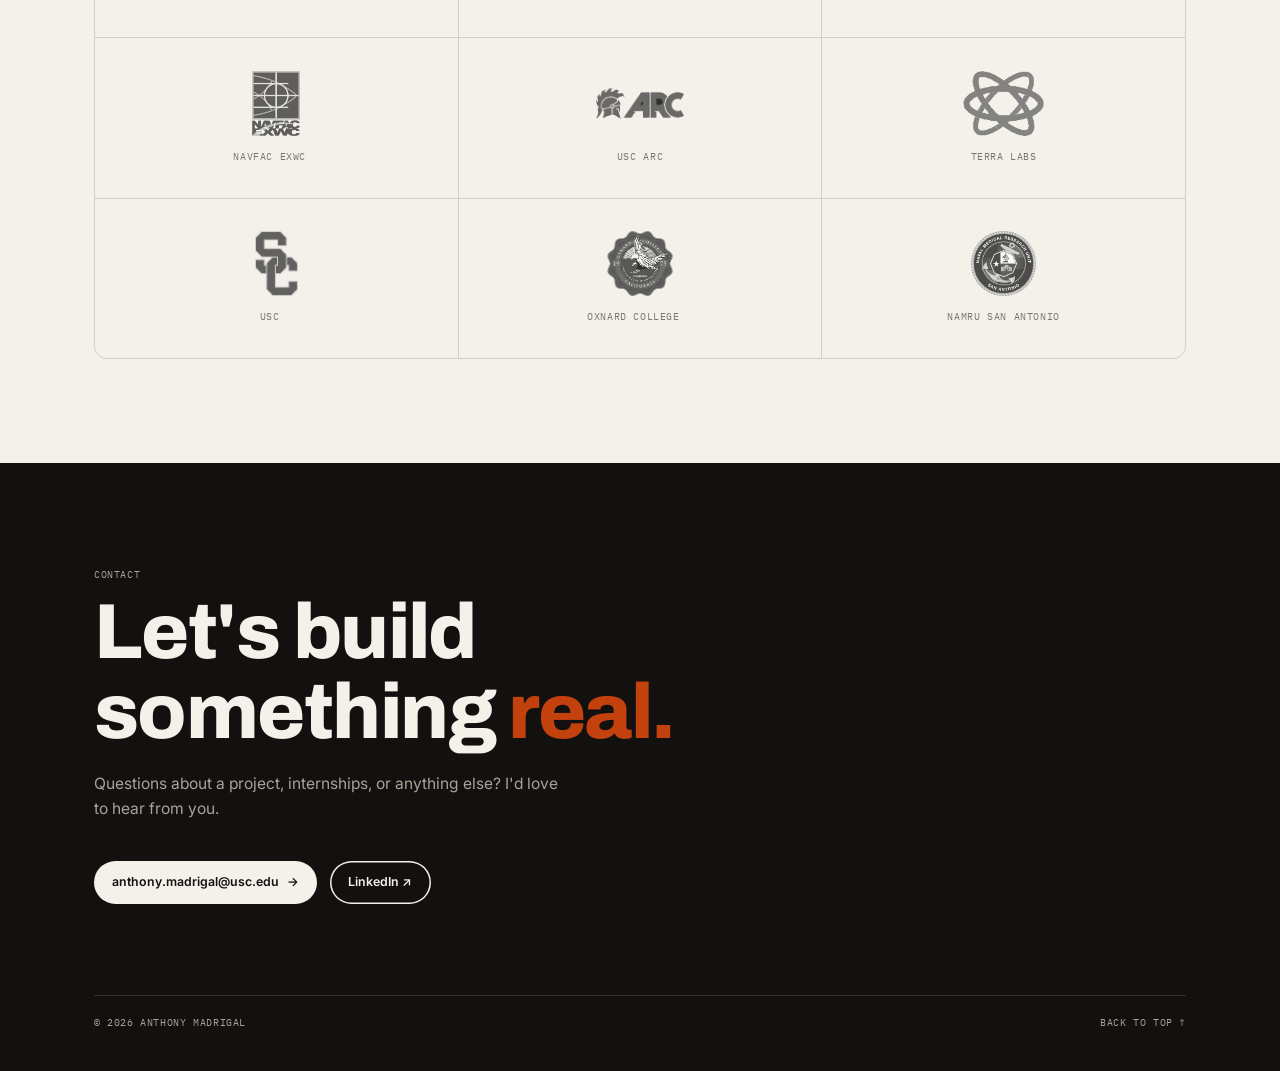
==== commit cfa771d4: "Link IDEA Center logo Co-Authored-By: Claude Opus 5.5 <noreply@anthropic.com> Claude-Session: https:" ====
--- a/index.html
+++ b/index.html
@@ -106,8 +106,8 @@
         <span class="mono">Schools · labs · teams</span>
       </div>
       <div class="logos reveal">
-        <a class="logo-link" href="https://itsalltruffles.com" target="_blank" rel="noopener" aria-label="Deepshard Inc. website (opens in a new tab)"><figure><img src="images/logos/deepshard.png" alt="" loading="lazy"><figcaption class="mono">Deepshard Inc. <span class="ext" aria-hidden="true">↗</span></figcaption></figure></a>
-        <figure><img src="images/logos/idea-center.png" alt="IDEA Center logo" loading="lazy"><figcaption class="mono">IDEA Center</figcaption></figure>
+        <a class="logo-link" href="https://x.com/itsalltruffles" target="_blank" rel="noopener" aria-label="Deepshard Inc. website (opens in a new tab)"><figure><img src="images/logos/deepshard.png" alt="" loading="lazy"><figcaption class="mono">Deepshard Inc. <span class="ext" aria-hidden="true">↗</span></figcaption></figure></a>
+        <a class="logo-link" href="https://www.ideacentervta.com/" target="_blank" rel="noopener" aria-label="IDEA Center website (opens in a new tab)"><figure><img src="images/logos/idea-center.png" alt="" loading="lazy"><figcaption class="mono">IDEA Center <span class="ext" aria-hidden="true">↗</span></figcaption></figure></a>
         <a class="logo-link" href="https://evolventdesign.com" target="_blank" rel="noopener" aria-label="Evolvent Design website (opens in a new tab)"><figure><img src="images/logos/evolvent-design.png" alt="" loading="lazy"><figcaption class="mono">Evolvent Design <span class="ext" aria-hidden="true">↗</span></figcaption></figure></a>
         <a class="logo-link" href="https://exwc.navfac.navy.mil" target="_blank" rel="noopener" aria-label="NAVFAC EXWC website (opens in a new tab)"><figure><img src="images/logos/navfac-exwc.png" alt="" loading="lazy"><figcaption class="mono">NAVFAC EXWC <span class="ext" aria-hidden="true">↗</span></figcaption></figure></a>
         <figure><img src="images/logos/usc-arc.png" alt="USC ARC logo" loading="lazy"><figcaption class="mono">USC ARC</figcaption></figure>
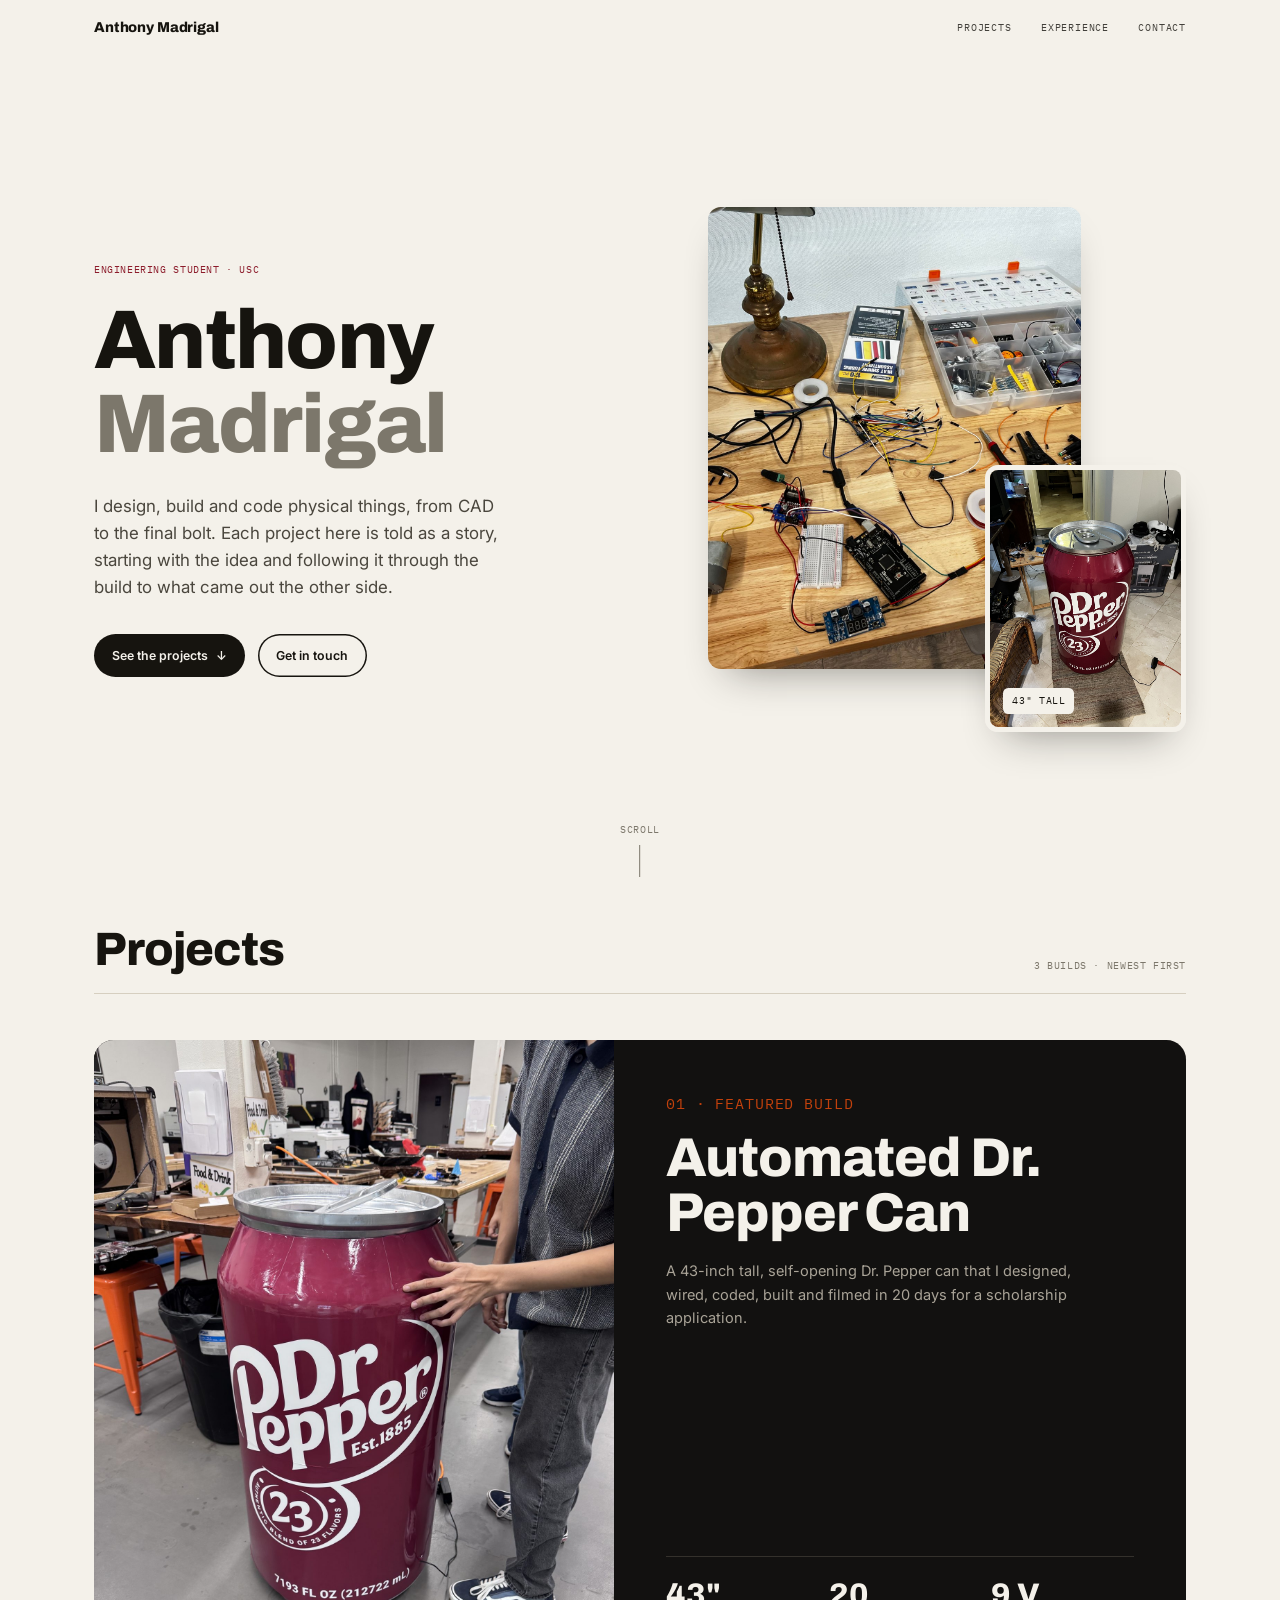
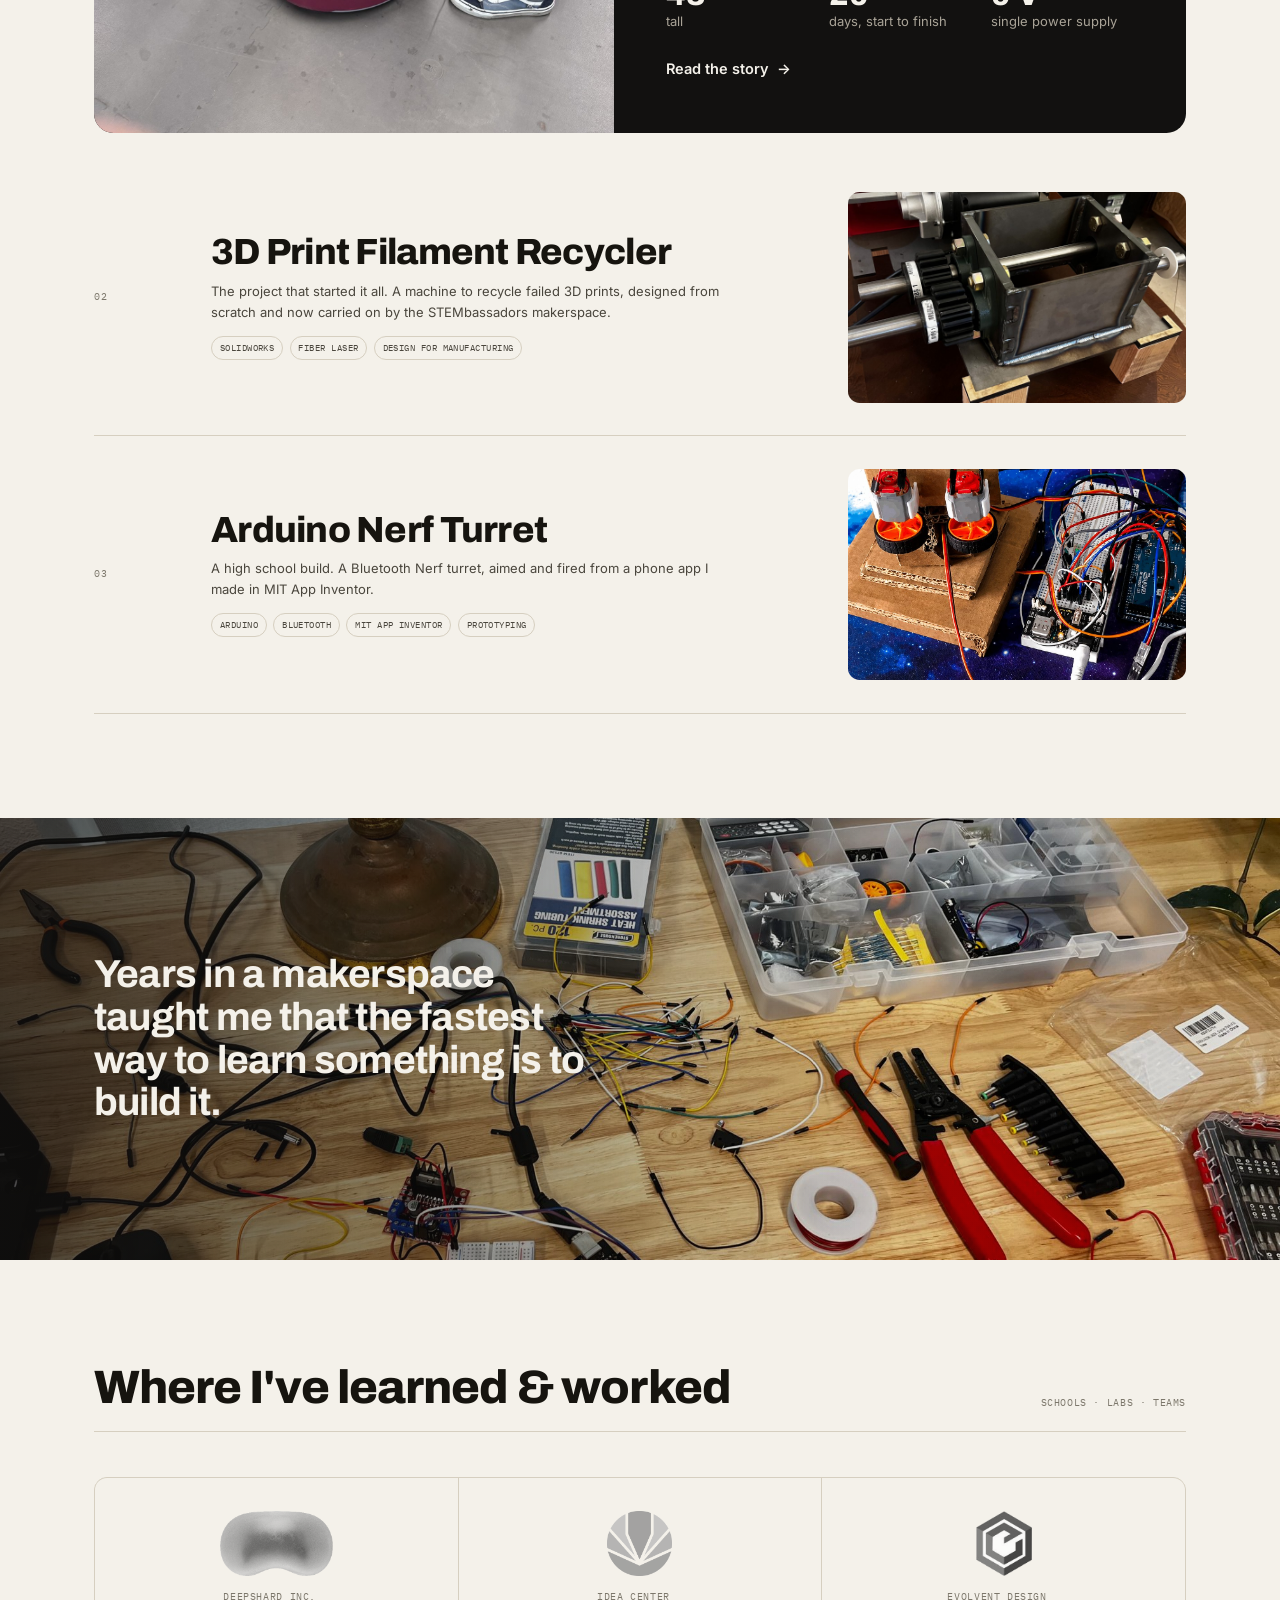
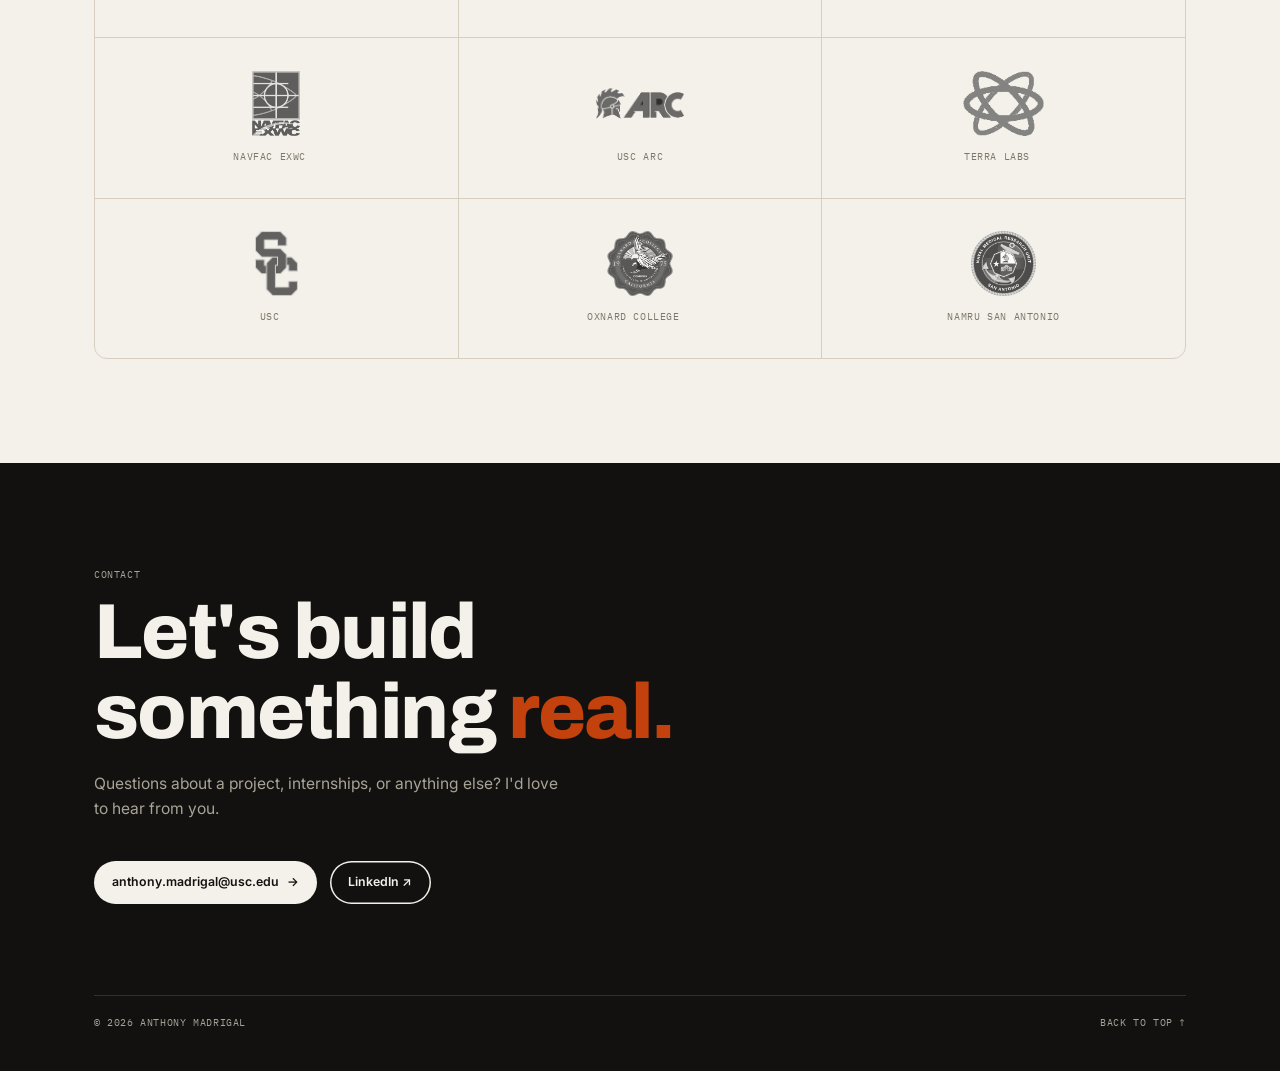
==== commit 3aae4a0d: "Link Terra Labs logo Co-Authored-By: Claude Opus 5.5 <noreply@anthropic.com> Claude-Session: https:/" ====
--- a/index.html
+++ b/index.html
@@ -111,7 +111,7 @@
         <a class="logo-link" href="https://evolventdesign.com" target="_blank" rel="noopener" aria-label="Evolvent Design website (opens in a new tab)"><figure><img src="images/logos/evolvent-design.png" alt="" loading="lazy"><figcaption class="mono">Evolvent Design <span class="ext" aria-hidden="true">↗</span></figcaption></figure></a>
         <a class="logo-link" href="https://exwc.navfac.navy.mil" target="_blank" rel="noopener" aria-label="NAVFAC EXWC website (opens in a new tab)"><figure><img src="images/logos/navfac-exwc.png" alt="" loading="lazy"><figcaption class="mono">NAVFAC EXWC <span class="ext" aria-hidden="true">↗</span></figcaption></figure></a>
         <figure><img src="images/logos/usc-arc.png" alt="USC ARC logo" loading="lazy"><figcaption class="mono">USC ARC</figcaption></figure>
-        <figure><img src="images/logos/terra-labs.png" alt="Terra Labs logo" loading="lazy"><figcaption class="mono">Terra Labs</figcaption></figure>
+        <a class="logo-link" href="https://www.uscterralabs.com/" target="_blank" rel="noopener" aria-label="Terra Labs website (opens in a new tab)"><figure><img src="images/logos/terra-labs.png" alt="" loading="lazy"><figcaption class="mono">Terra Labs <span class="ext" aria-hidden="true">↗</span></figcaption></figure></a>
         <a class="logo-link" href="https://www.usc.edu" target="_blank" rel="noopener" aria-label="USC website (opens in a new tab)"><figure><img src="images/logos/usc.png" alt="" loading="lazy"><figcaption class="mono">USC <span class="ext" aria-hidden="true">↗</span></figcaption></figure></a>
         <a class="logo-link" href="https://www.oxnardcollege.edu" target="_blank" rel="noopener" aria-label="Oxnard College website (opens in a new tab)"><figure><img src="images/logos/oxnard-college.png" alt="" loading="lazy"><figcaption class="mono">Oxnard College <span class="ext" aria-hidden="true">↗</span></figcaption></figure></a>
         <figure><img src="images/logos/namru-sa.png" alt="NAMRU San Antonio logo" loading="lazy"><figcaption class="mono">NAMRU San Antonio</figcaption></figure>
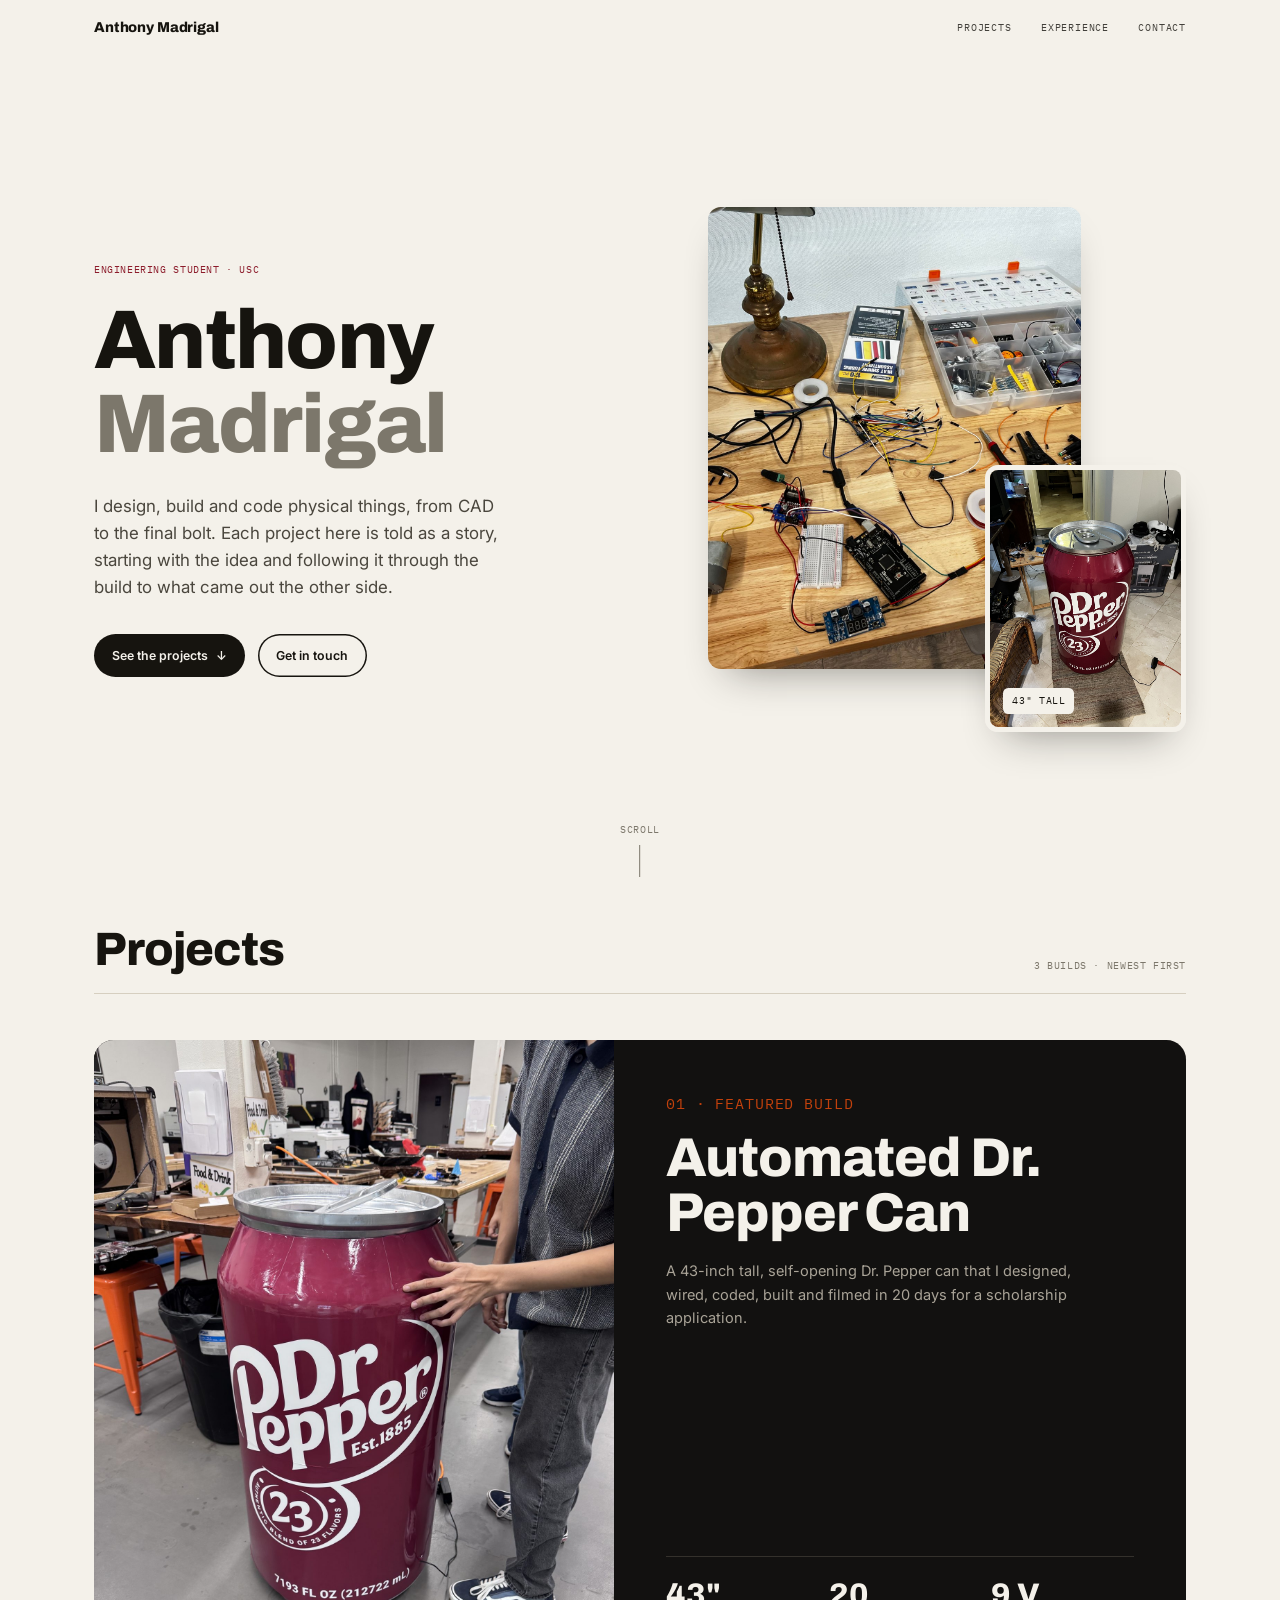
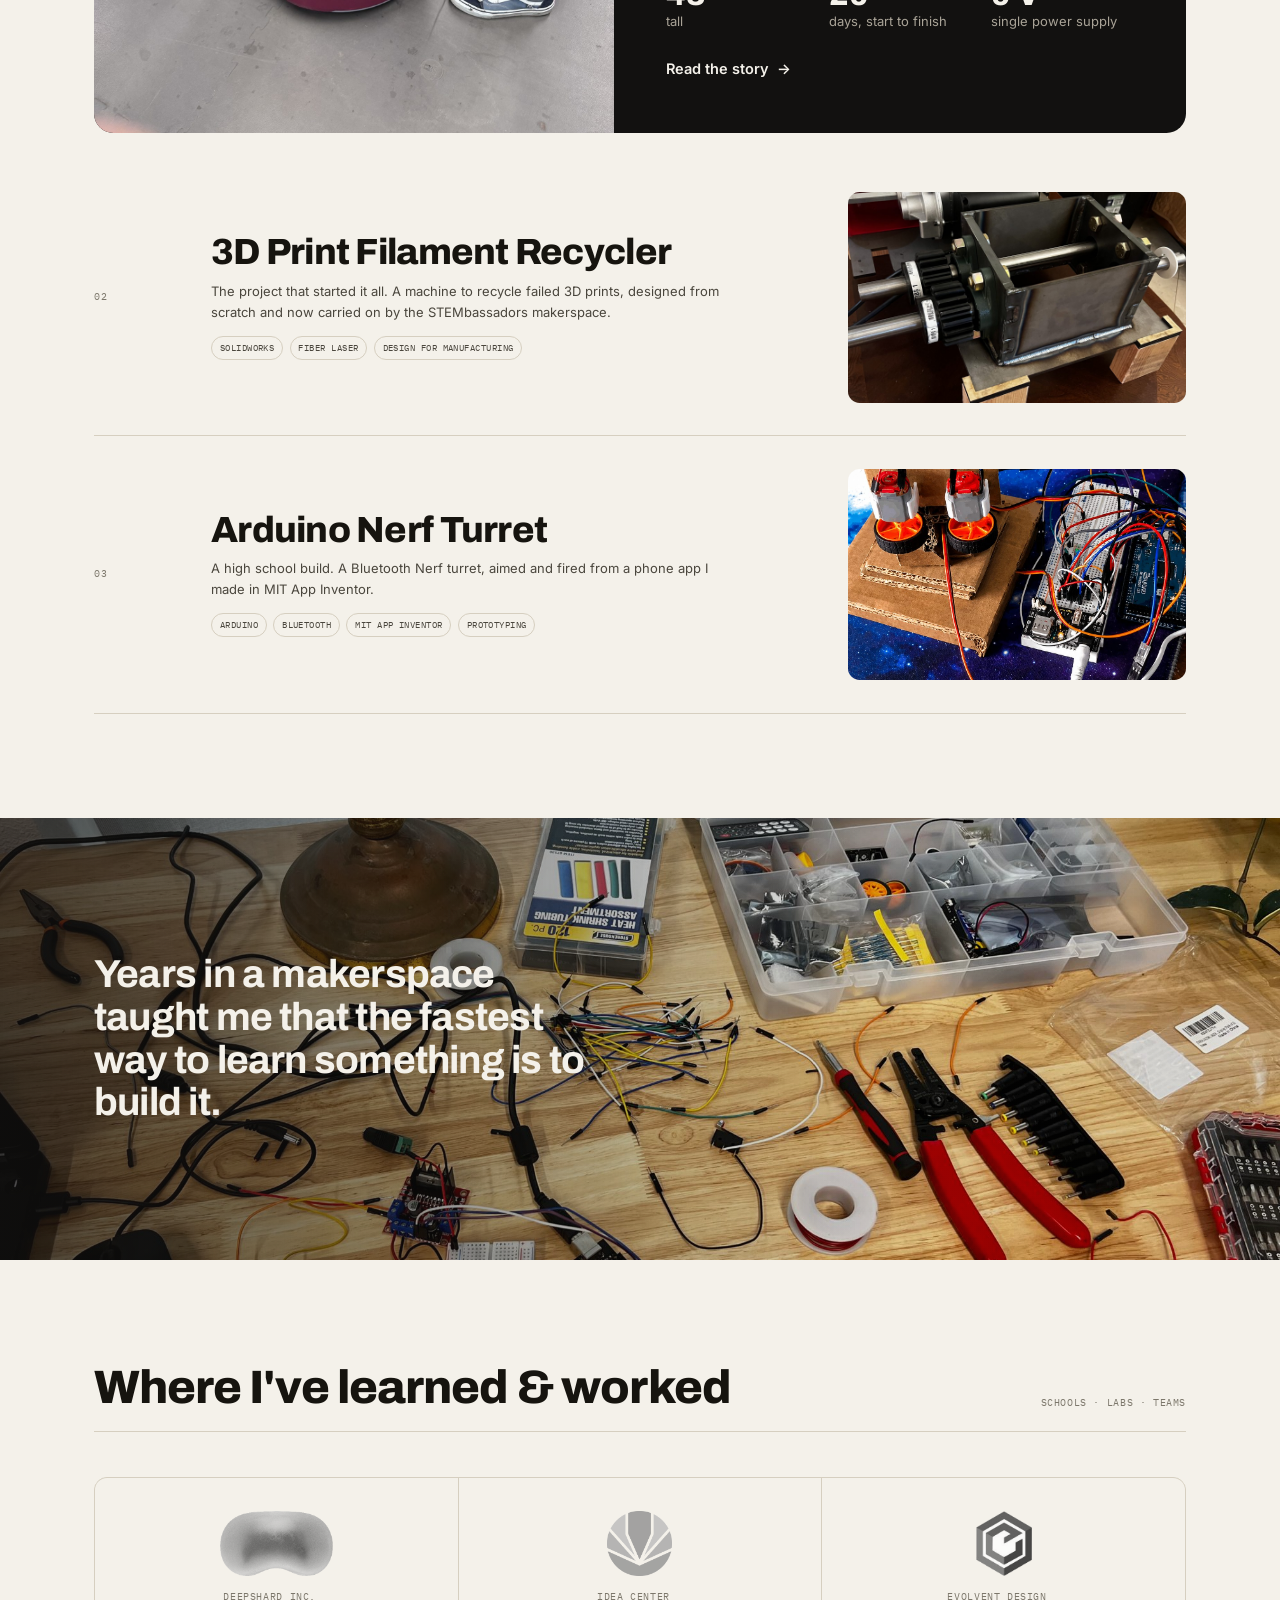
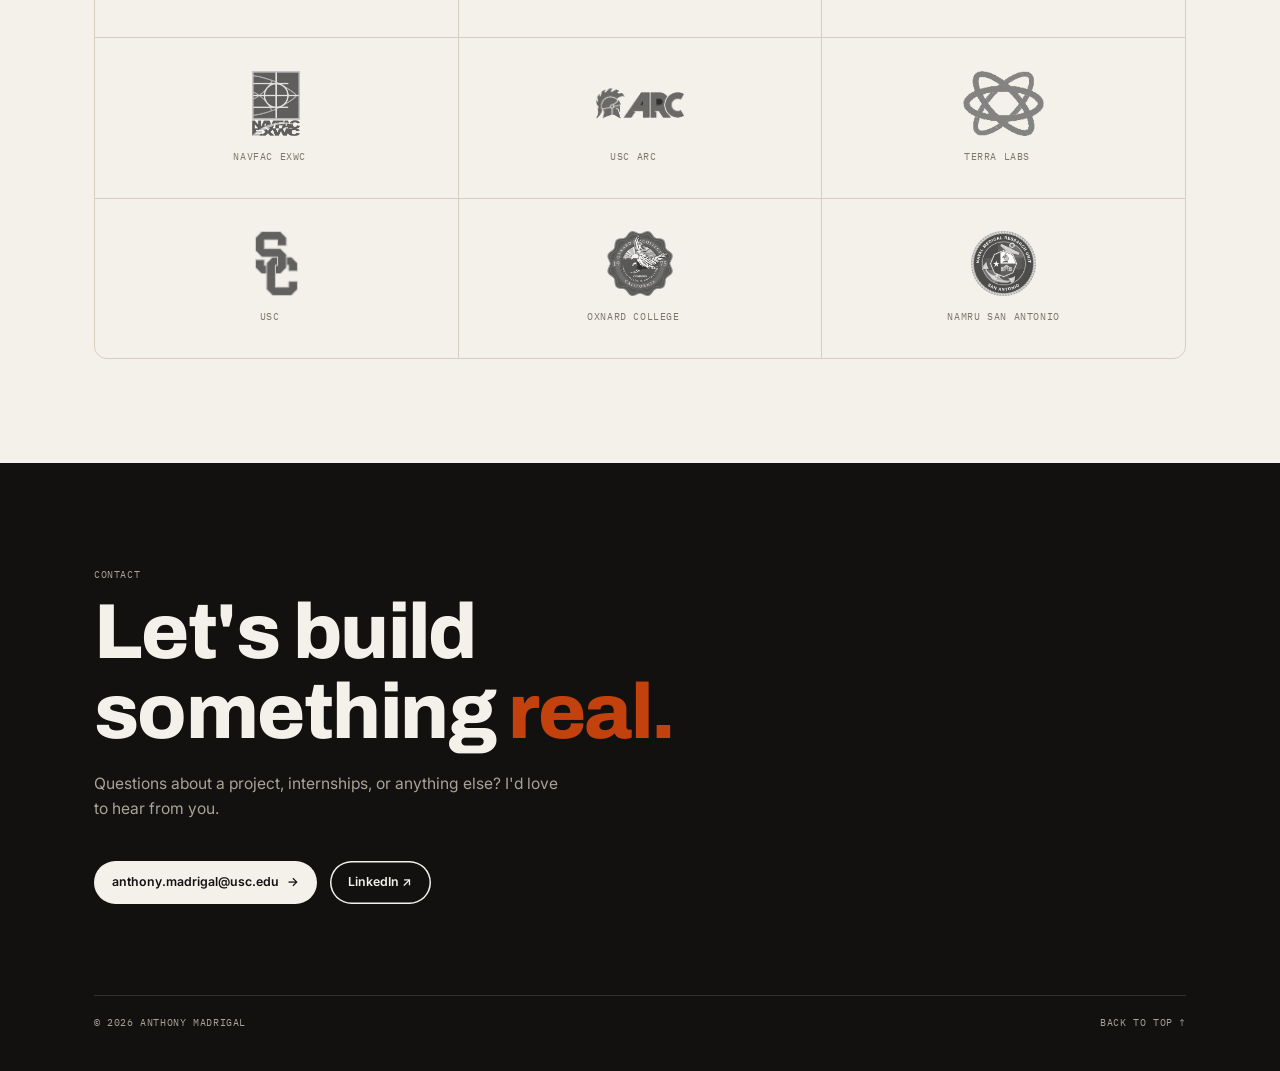
==== commit 36be55f6: "Link USC ARC logo Co-Authored-By: Claude Opus 5.5 <noreply@anthropic.com> Claude-Session: https://cl" ====
--- a/index.html
+++ b/index.html
@@ -110,7 +110,7 @@
         <a class="logo-link" href="https://www.ideacentervta.com/" target="_blank" rel="noopener" aria-label="IDEA Center website (opens in a new tab)"><figure><img src="images/logos/idea-center.png" alt="" loading="lazy"><figcaption class="mono">IDEA Center <span class="ext" aria-hidden="true">↗</span></figcaption></figure></a>
         <a class="logo-link" href="https://evolventdesign.com" target="_blank" rel="noopener" aria-label="Evolvent Design website (opens in a new tab)"><figure><img src="images/logos/evolvent-design.png" alt="" loading="lazy"><figcaption class="mono">Evolvent Design <span class="ext" aria-hidden="true">↗</span></figcaption></figure></a>
         <a class="logo-link" href="https://exwc.navfac.navy.mil" target="_blank" rel="noopener" aria-label="NAVFAC EXWC website (opens in a new tab)"><figure><img src="images/logos/navfac-exwc.png" alt="" loading="lazy"><figcaption class="mono">NAVFAC EXWC <span class="ext" aria-hidden="true">↗</span></figcaption></figure></a>
-        <figure><img src="images/logos/usc-arc.png" alt="USC ARC logo" loading="lazy"><figcaption class="mono">USC ARC</figcaption></figure>
+        <a class="logo-link" href="https://www.usc-arc.com/" target="_blank" rel="noopener" aria-label="USC ARC website (opens in a new tab)"><figure><img src="images/logos/usc-arc.png" alt="" loading="lazy"><figcaption class="mono">USC ARC <span class="ext" aria-hidden="true">↗</span></figcaption></figure></a>
         <a class="logo-link" href="https://www.uscterralabs.com/" target="_blank" rel="noopener" aria-label="Terra Labs website (opens in a new tab)"><figure><img src="images/logos/terra-labs.png" alt="" loading="lazy"><figcaption class="mono">Terra Labs <span class="ext" aria-hidden="true">↗</span></figcaption></figure></a>
         <a class="logo-link" href="https://www.usc.edu" target="_blank" rel="noopener" aria-label="USC website (opens in a new tab)"><figure><img src="images/logos/usc.png" alt="" loading="lazy"><figcaption class="mono">USC <span class="ext" aria-hidden="true">↗</span></figcaption></figure></a>
         <a class="logo-link" href="https://www.oxnardcollege.edu" target="_blank" rel="noopener" aria-label="Oxnard College website (opens in a new tab)"><figure><img src="images/logos/oxnard-college.png" alt="" loading="lazy"><figcaption class="mono">Oxnard College <span class="ext" aria-hidden="true">↗</span></figcaption></figure></a>
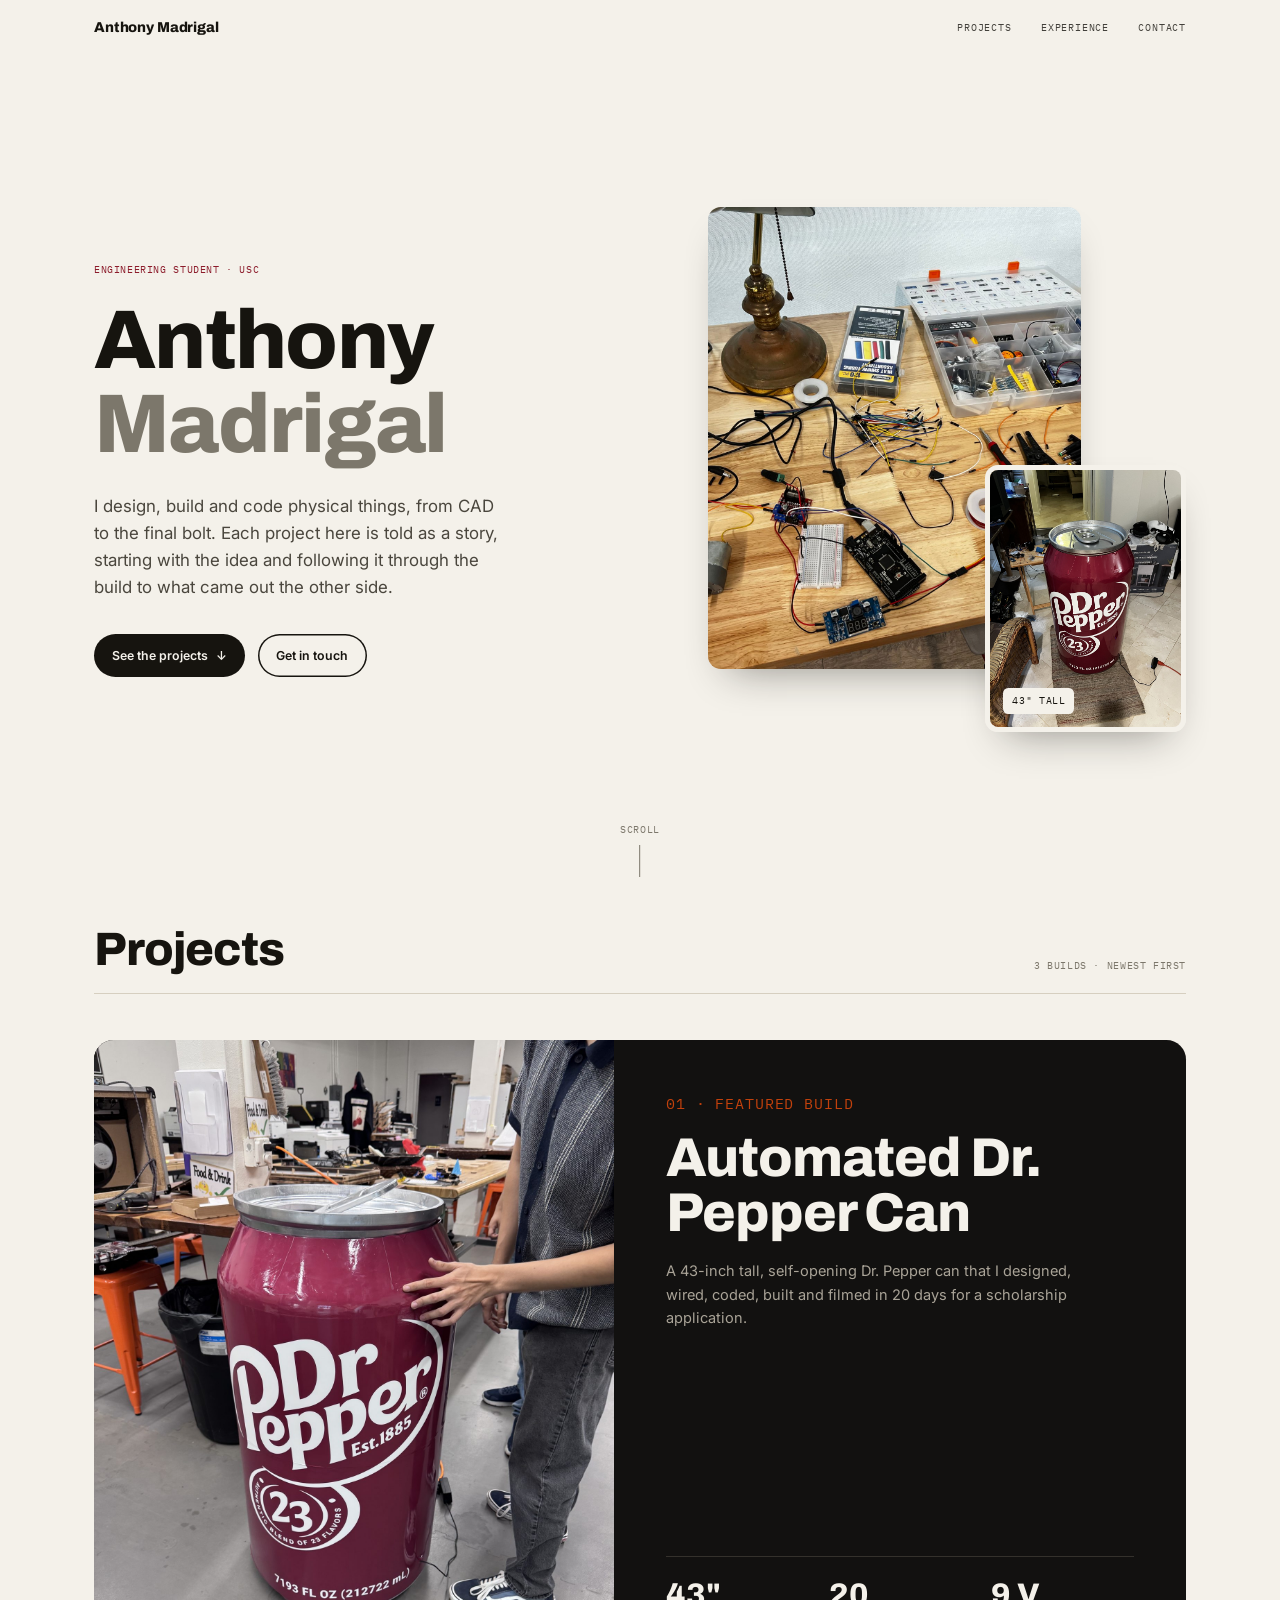
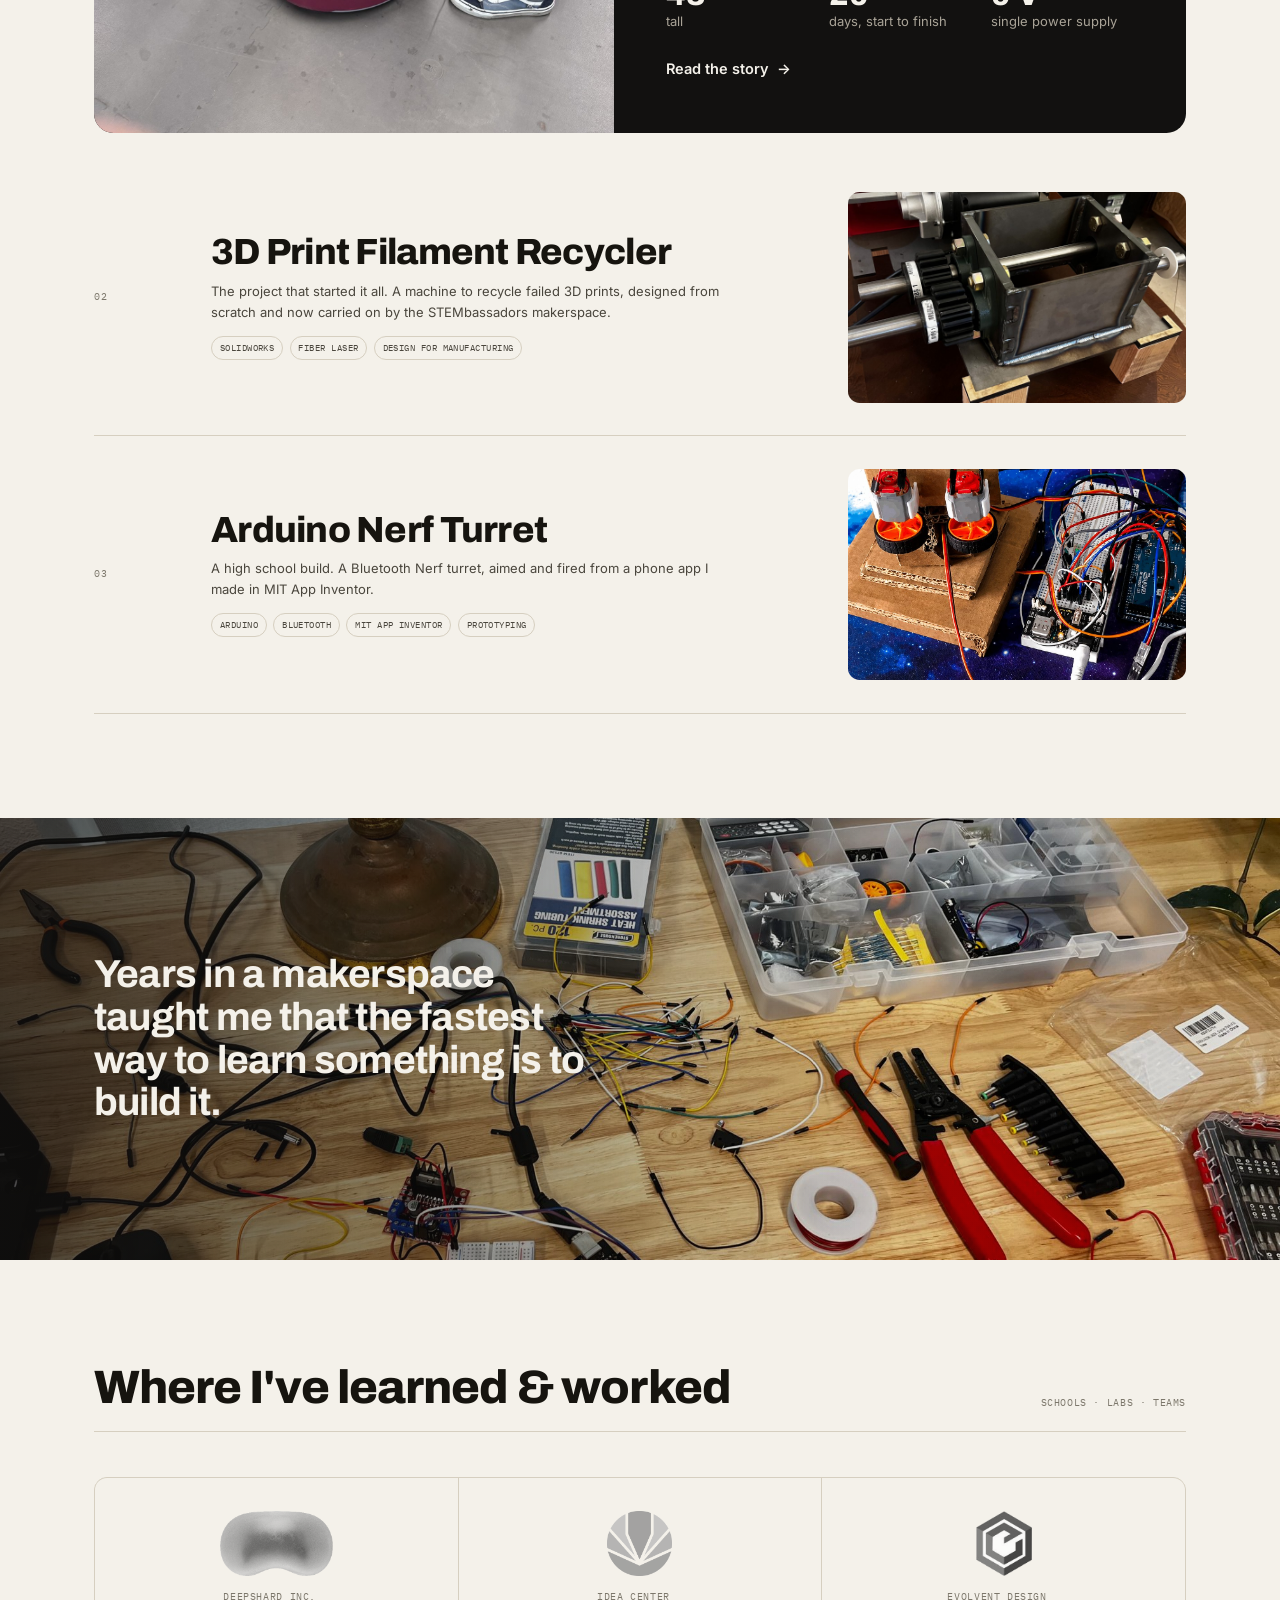
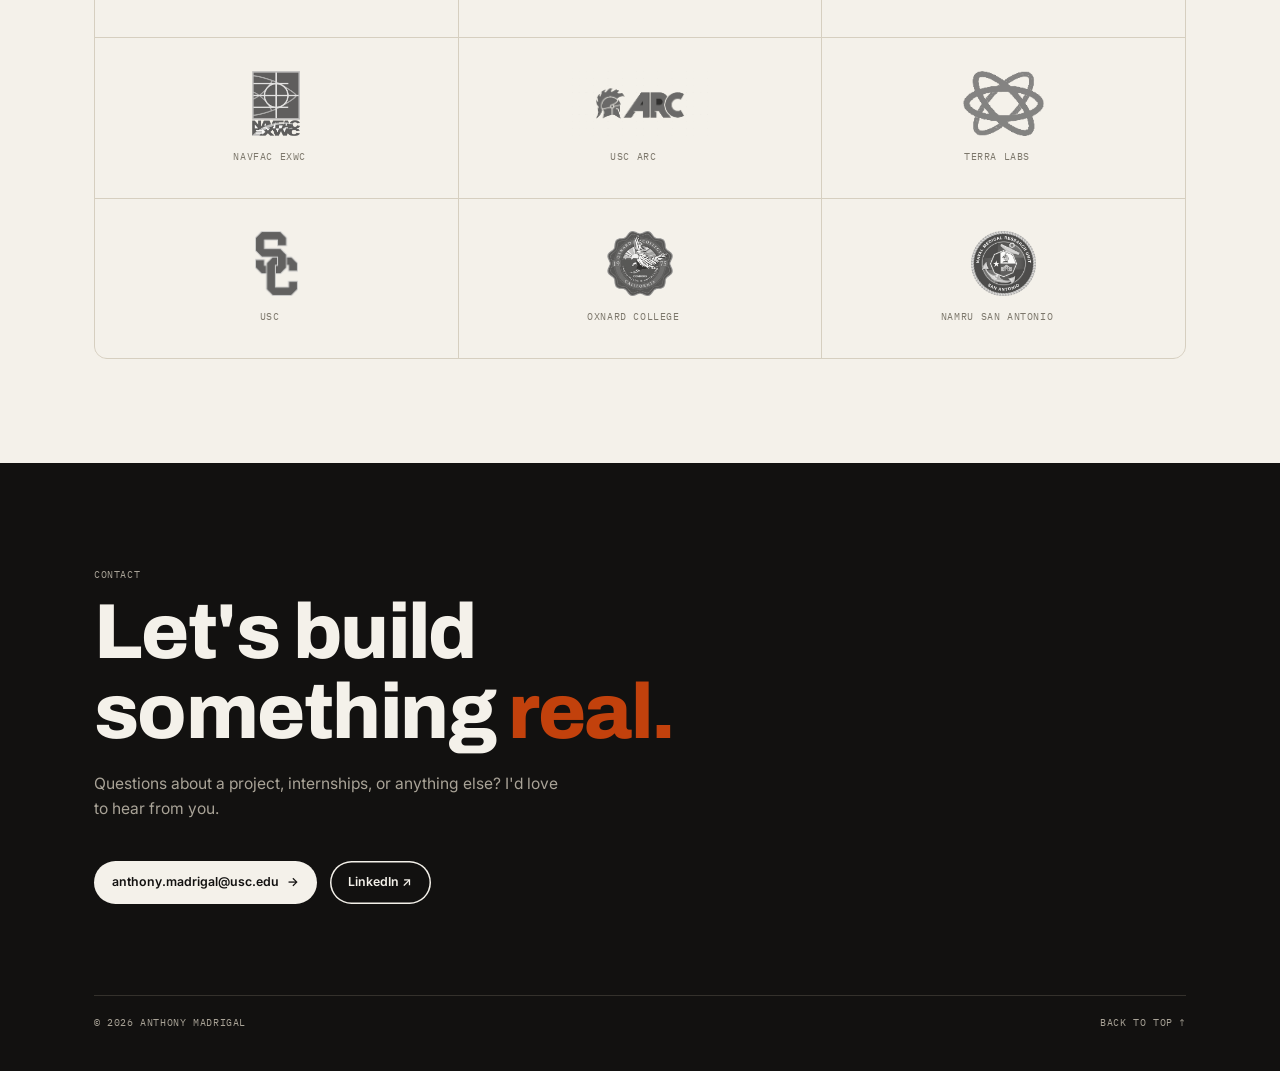
==== commit 7b3e676d: "Link NAMRU San Antonio logo; all experience logos now clickable Co-Authored-By: Claude Opus 5.5 <nor" ====
--- a/index.html
+++ b/index.html
@@ -114,7 +114,7 @@
         <a class="logo-link" href="https://www.uscterralabs.com/" target="_blank" rel="noopener" aria-label="Terra Labs website (opens in a new tab)"><figure><img src="images/logos/terra-labs.png" alt="" loading="lazy"><figcaption class="mono">Terra Labs <span class="ext" aria-hidden="true">↗</span></figcaption></figure></a>
         <a class="logo-link" href="https://www.usc.edu" target="_blank" rel="noopener" aria-label="USC website (opens in a new tab)"><figure><img src="images/logos/usc.png" alt="" loading="lazy"><figcaption class="mono">USC <span class="ext" aria-hidden="true">↗</span></figcaption></figure></a>
         <a class="logo-link" href="https://www.oxnardcollege.edu" target="_blank" rel="noopener" aria-label="Oxnard College website (opens in a new tab)"><figure><img src="images/logos/oxnard-college.png" alt="" loading="lazy"><figcaption class="mono">Oxnard College <span class="ext" aria-hidden="true">↗</span></figcaption></figure></a>
-        <figure><img src="images/logos/namru-sa.png" alt="NAMRU San Antonio logo" loading="lazy"><figcaption class="mono">NAMRU San Antonio</figcaption></figure>
+        <a class="logo-link" href="https://www.med.navy.mil/Navy-Medicine-Research-and-Development-Command/R-D-Commands/Naval-Medical-Research-Unit-San-Antonio/" target="_blank" rel="noopener" aria-label="NAMRU San Antonio website (opens in a new tab)"><figure><img src="images/logos/namru-sa.png" alt="" loading="lazy"><figcaption class="mono">NAMRU San Antonio <span class="ext" aria-hidden="true">↗</span></figcaption></figure></a>
       </div>
     </div>
   </section>
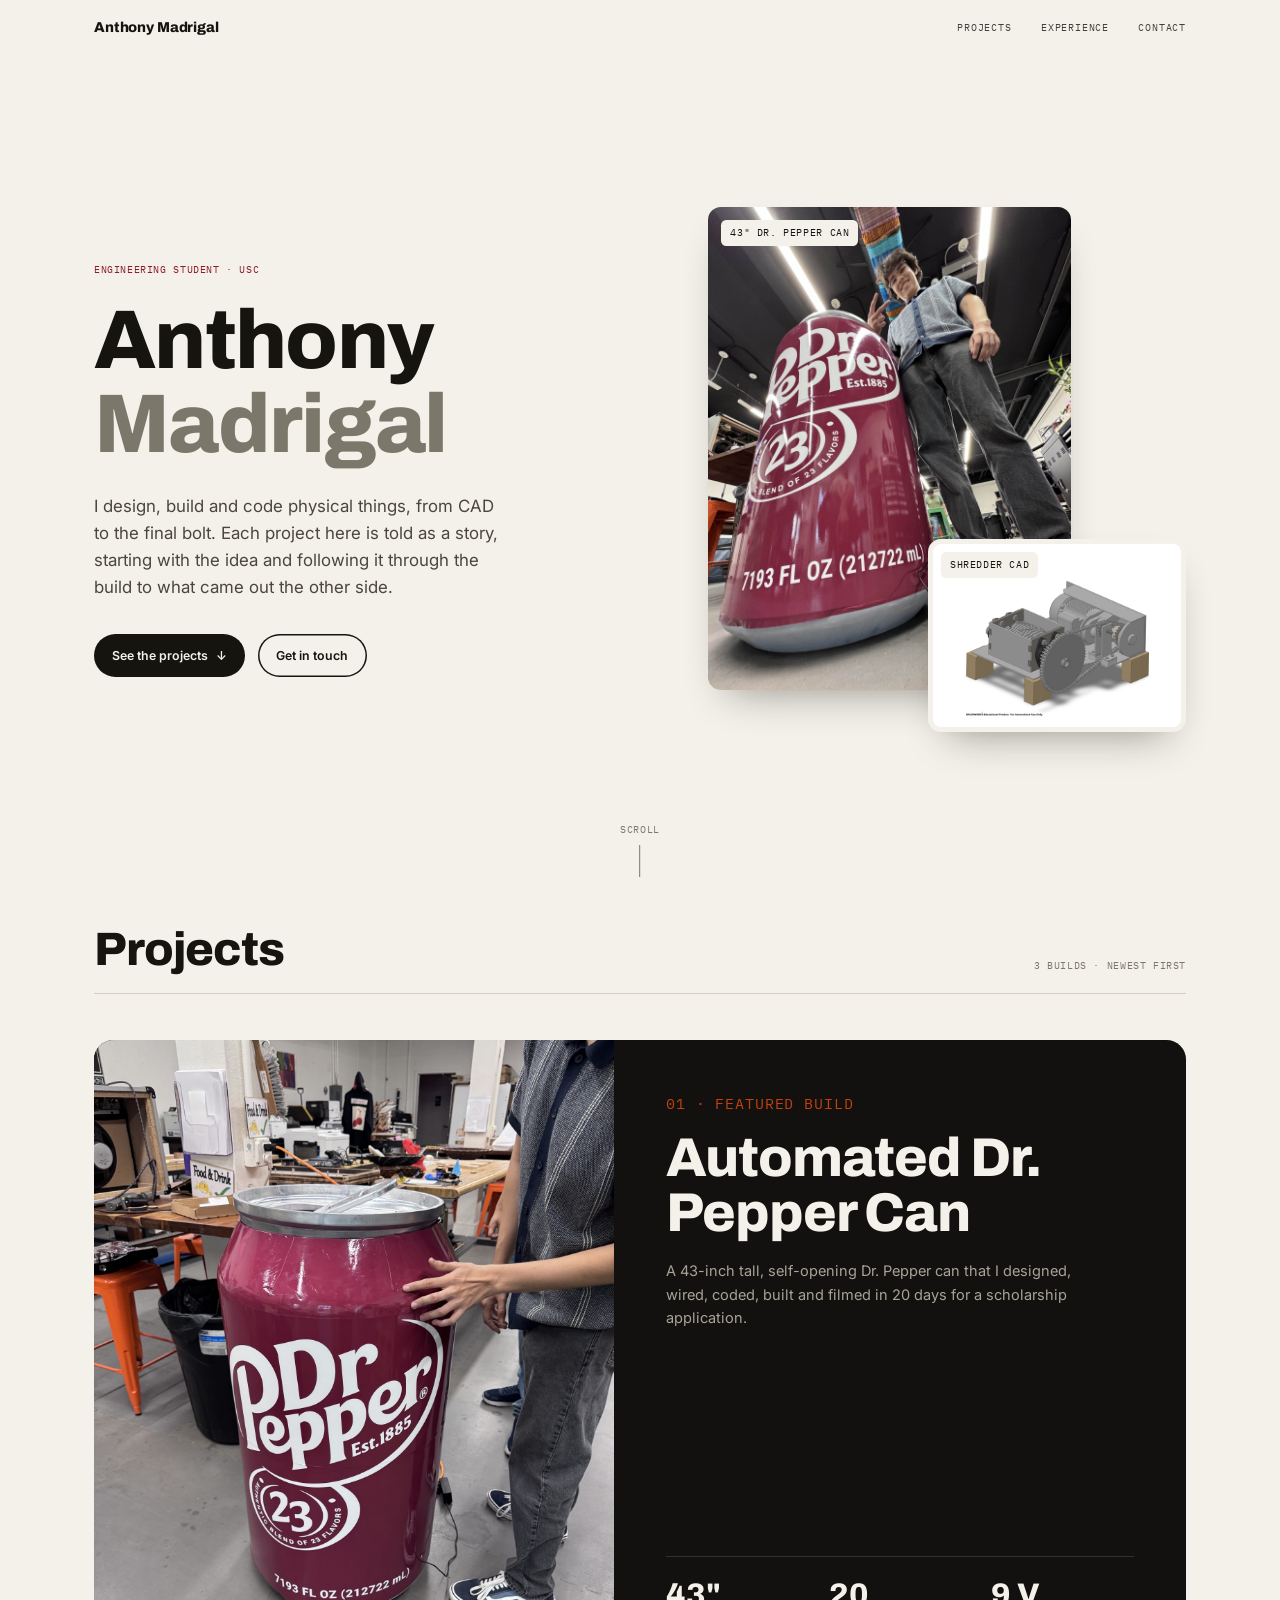
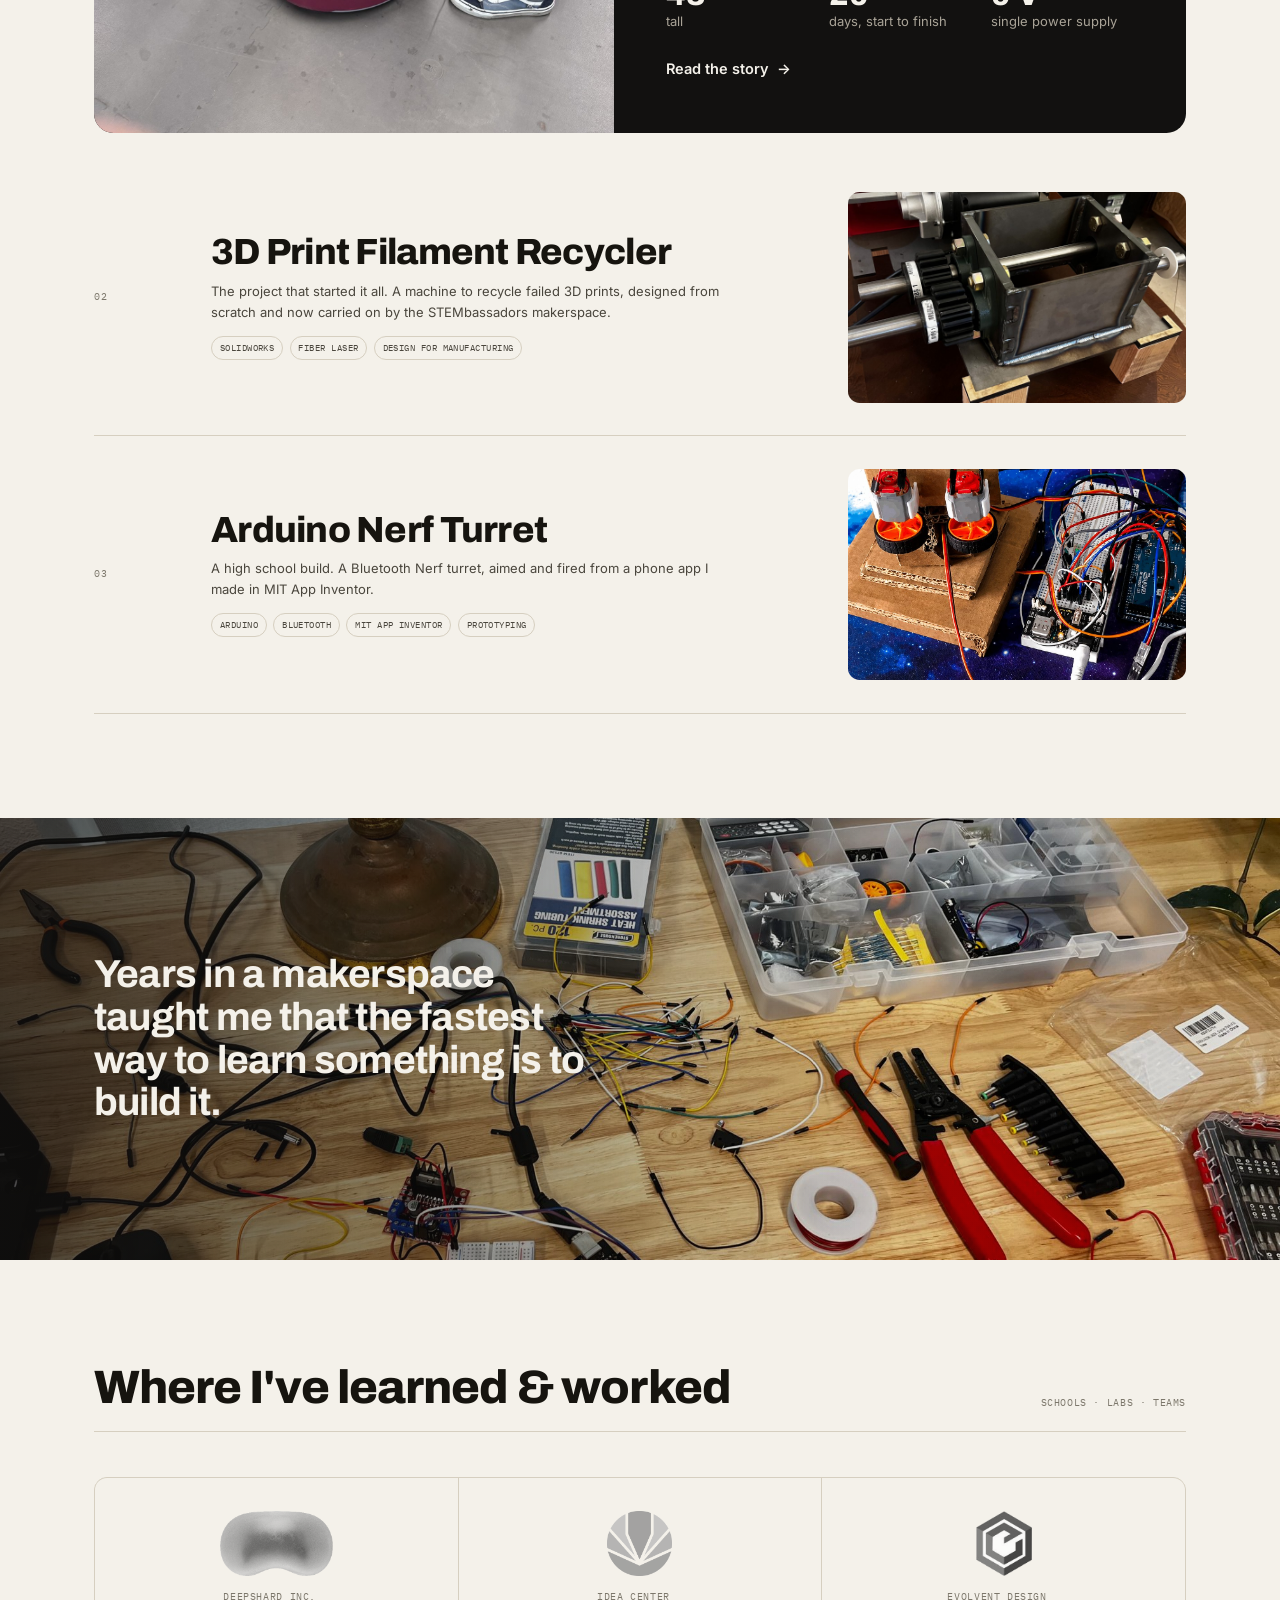
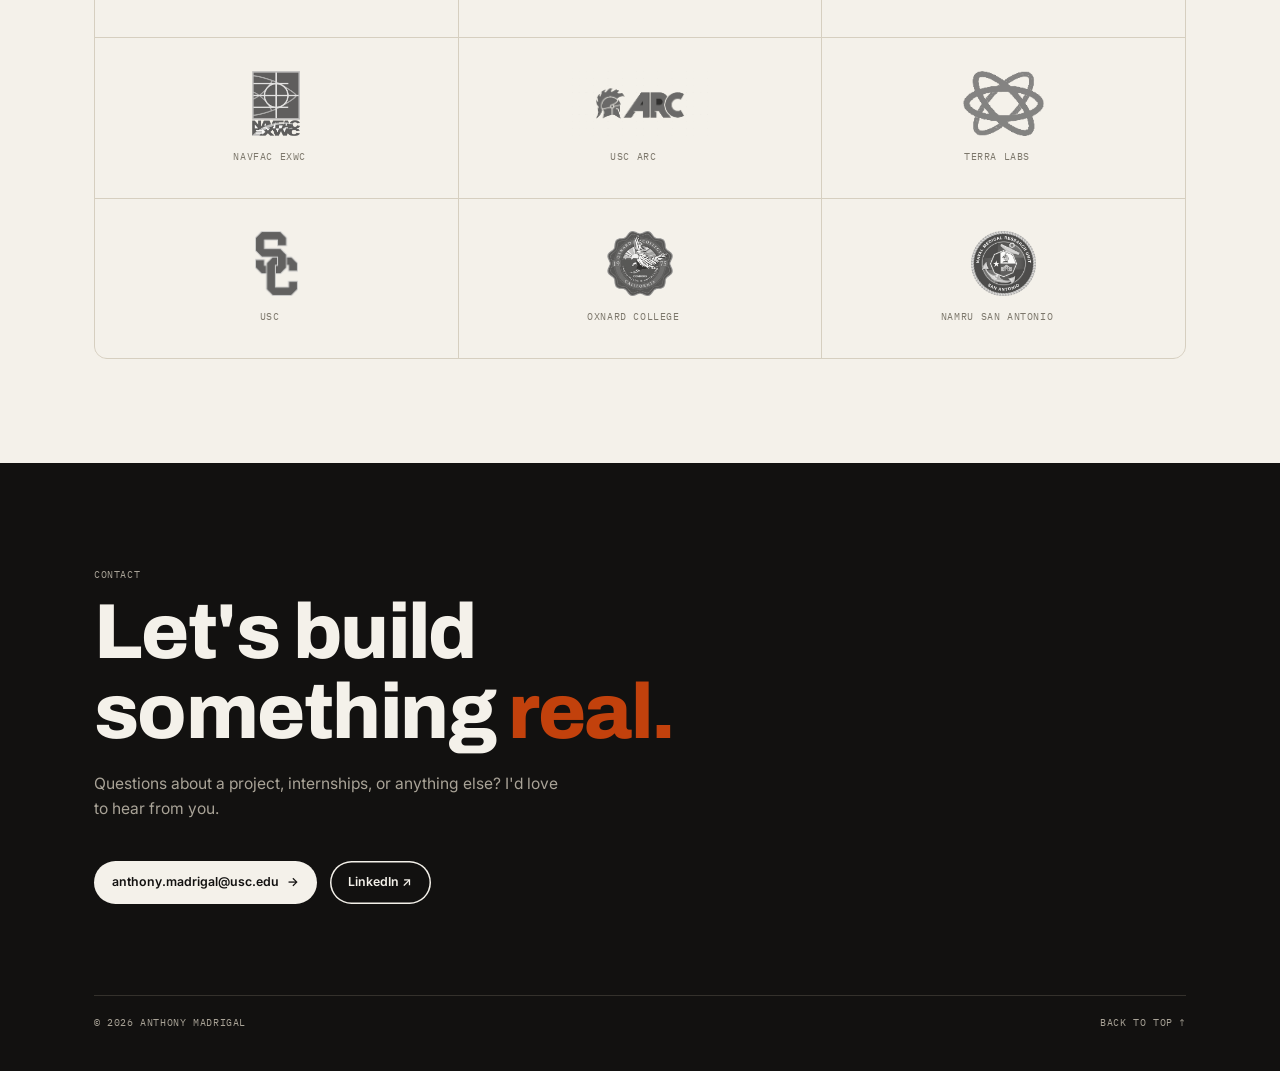
==== commit 7536cb64: "Home hero: Dr Pepper can as the main image, shredder CAD as the second; both link to their projects " ====
--- a/index.html
+++ b/index.html
@@ -38,8 +38,8 @@
         </div>
       </div>
       <div class="hero-stack reveal">
-        <figure class="a"><img src="images/home/workbench.jpg" alt="Workbench covered in wires, Arduino boards and tools"></figure>
-        <figure class="b"><img src="images/can/final.jpg" alt="The finished 43-inch Dr. Pepper can"><span class="tag mono">43" tall</span></figure>
+        <a class="a" href="projects/dr-pepper-can.html"><figure><img src="images/can/scale.jpg" alt="Anthony with the finished 43-inch Dr. Pepper can"><span class="tag mono">43" Dr. Pepper can</span></figure></a>
+        <a class="b" href="projects/filament-recycler.html"><figure><img src="images/recycler/cad-full-assembly.jpg" alt="SolidWorks render of the filament recycler's shredder"><span class="tag mono">Shredder CAD</span></figure></a>
       </div>
     </div>
     <div class="scroll-cue mono">Scroll</div>
--- a/css/style.css
+++ b/css/style.css
@@ -102,10 +102,15 @@
 .home-hero .lede { font-size: 1.3rem; color: var(--ink-2); max-width: 32rem; margin: 2rem 0 2.5rem; }
 .home-hero .actions { display: flex; gap: 1rem; flex-wrap: wrap; }
 .hero-stack { position: relative; aspect-ratio: 4 / 4.4; }
-.hero-stack figure { position: absolute; margin: 0; border-radius: 1rem; overflow: hidden; box-shadow: 0 1.5rem 3rem -1.5rem rgba(22,20,15,.45); }
+.hero-stack > a { position: absolute; display: block; border-radius: 1rem; overflow: hidden; box-shadow: 0 1.5rem 3rem -1.5rem rgba(22,20,15,.45); transition: transform .35s cubic-bezier(.2,.7,.2,1); }
+.hero-stack > a:hover { transform: translateY(-.35rem); }
+.hero-stack figure { position: relative; margin: 0; width: 100%; height: 100%; }
 .hero-stack img { width: 100%; height: 100%; object-fit: cover; }
-.hero-stack .a { inset: 0 22% 12% 0; }
-.hero-stack .b { width: 42%; aspect-ratio: 3/4; right: 0; bottom: 0; border: .4rem solid var(--paper); }
+.hero-stack .a { inset: 0 24% 8% 0; }
+.hero-stack .a img { object-position: 50% 35%; }
+/* The shredder render is a landscape CAD image on white, so show all of it */
+.hero-stack .b { width: 54%; aspect-ratio: 4/3; right: 0; bottom: 0; border: .4rem solid var(--paper); background: #fff; }
+.hero-stack .b img { object-fit: contain; padding: .5rem; }
 .hero-stack .tag {
   position: absolute; left: 1rem; bottom: 1rem; background: var(--paper); color: var(--ink);
   padding: .4rem .7rem; border-radius: .4rem;
@@ -399,3 +404,12 @@
   .story-cue { position: fixed; bottom: 1.25rem; font-size: .95rem; white-space: nowrap; transition: opacity .3s, transform .3s, background .2s; }
   .story-cue.gone { opacity: 0; transform: translate(-50%, 1rem); pointer-events: none; }
 }
+
+/* Home hero labels sit at the top so the overlapping card never hides them */
+.hero-stack .a .tag { top: 1rem; bottom: auto; }
+.hero-stack .b img { padding: 2.6rem .6rem .6rem; }
+.hero-stack .b .tag { top: .6rem; left: .6rem; bottom: auto; }
+@media (max-width: 900px) {
+  .hero-stack .tag { font-size: .62rem; padding: .3rem .5rem; }
+  .hero-stack .b img { padding-top: 2rem; }
+}
